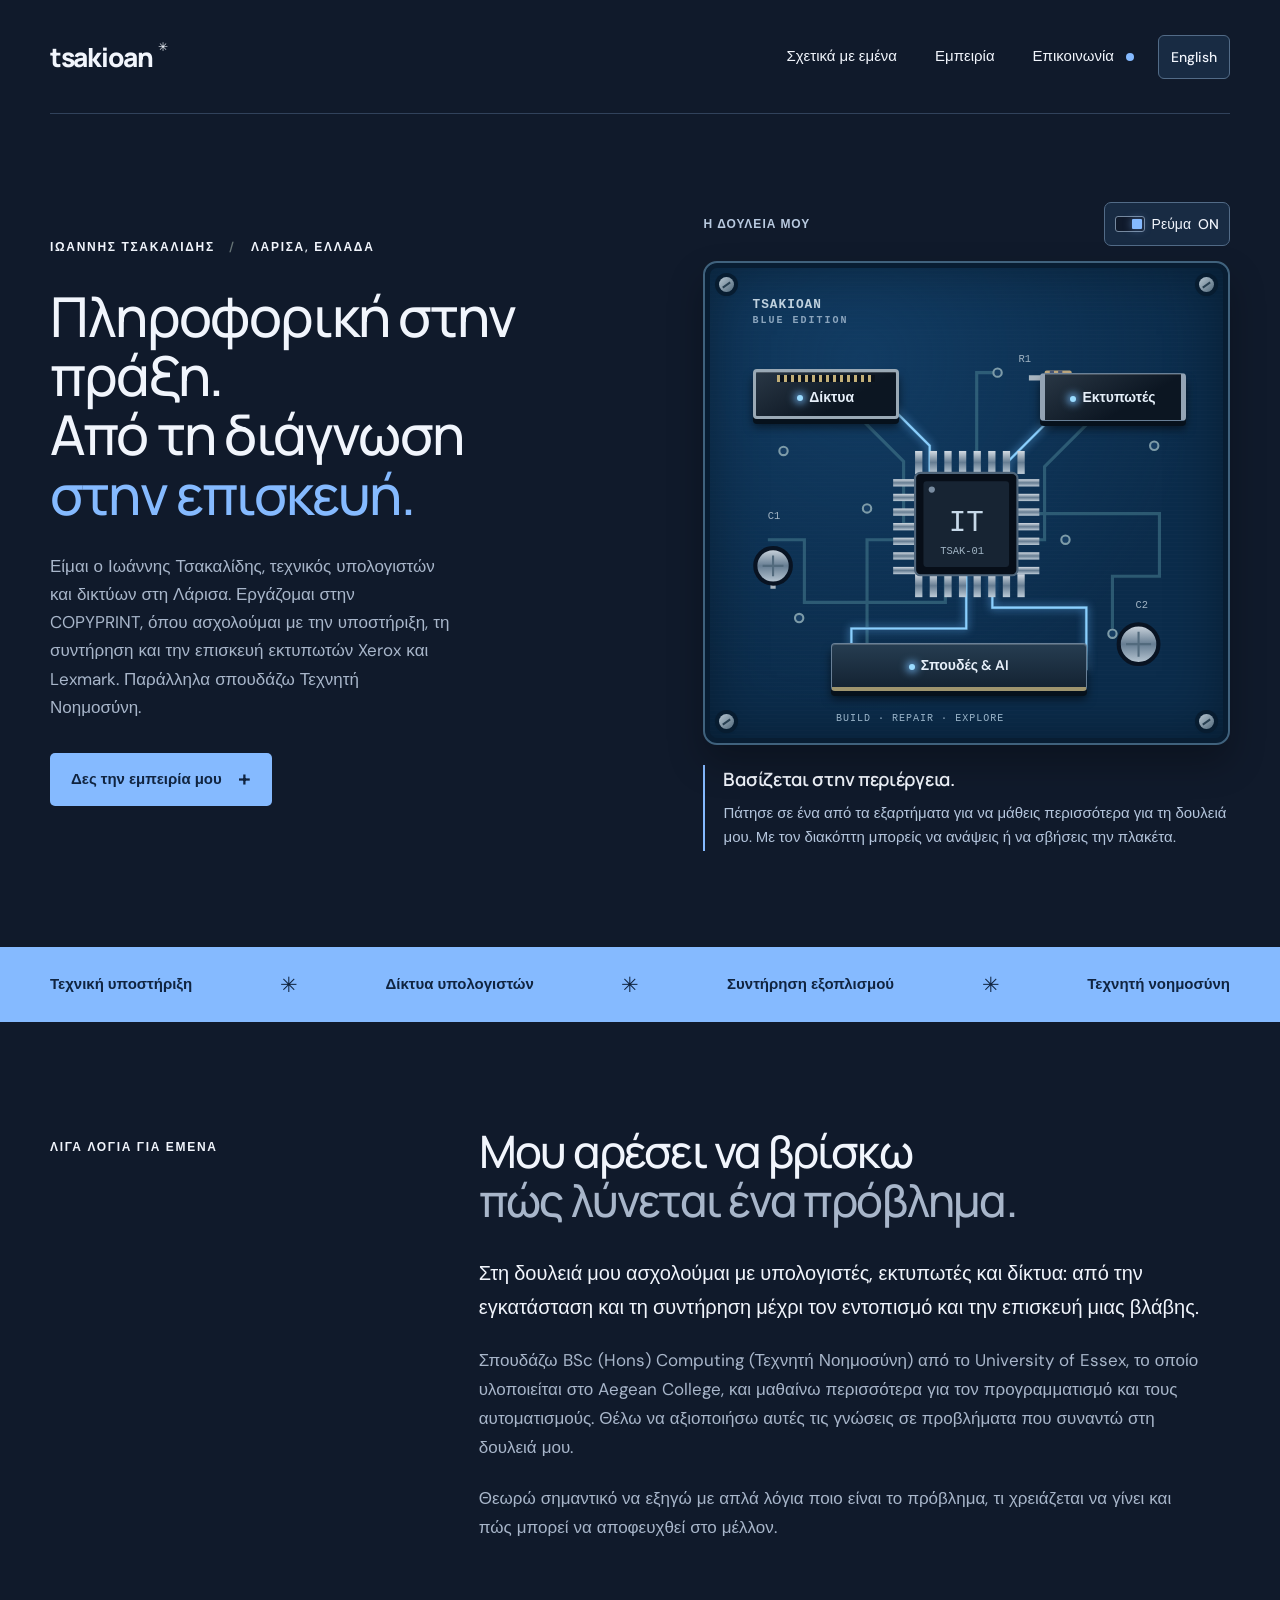
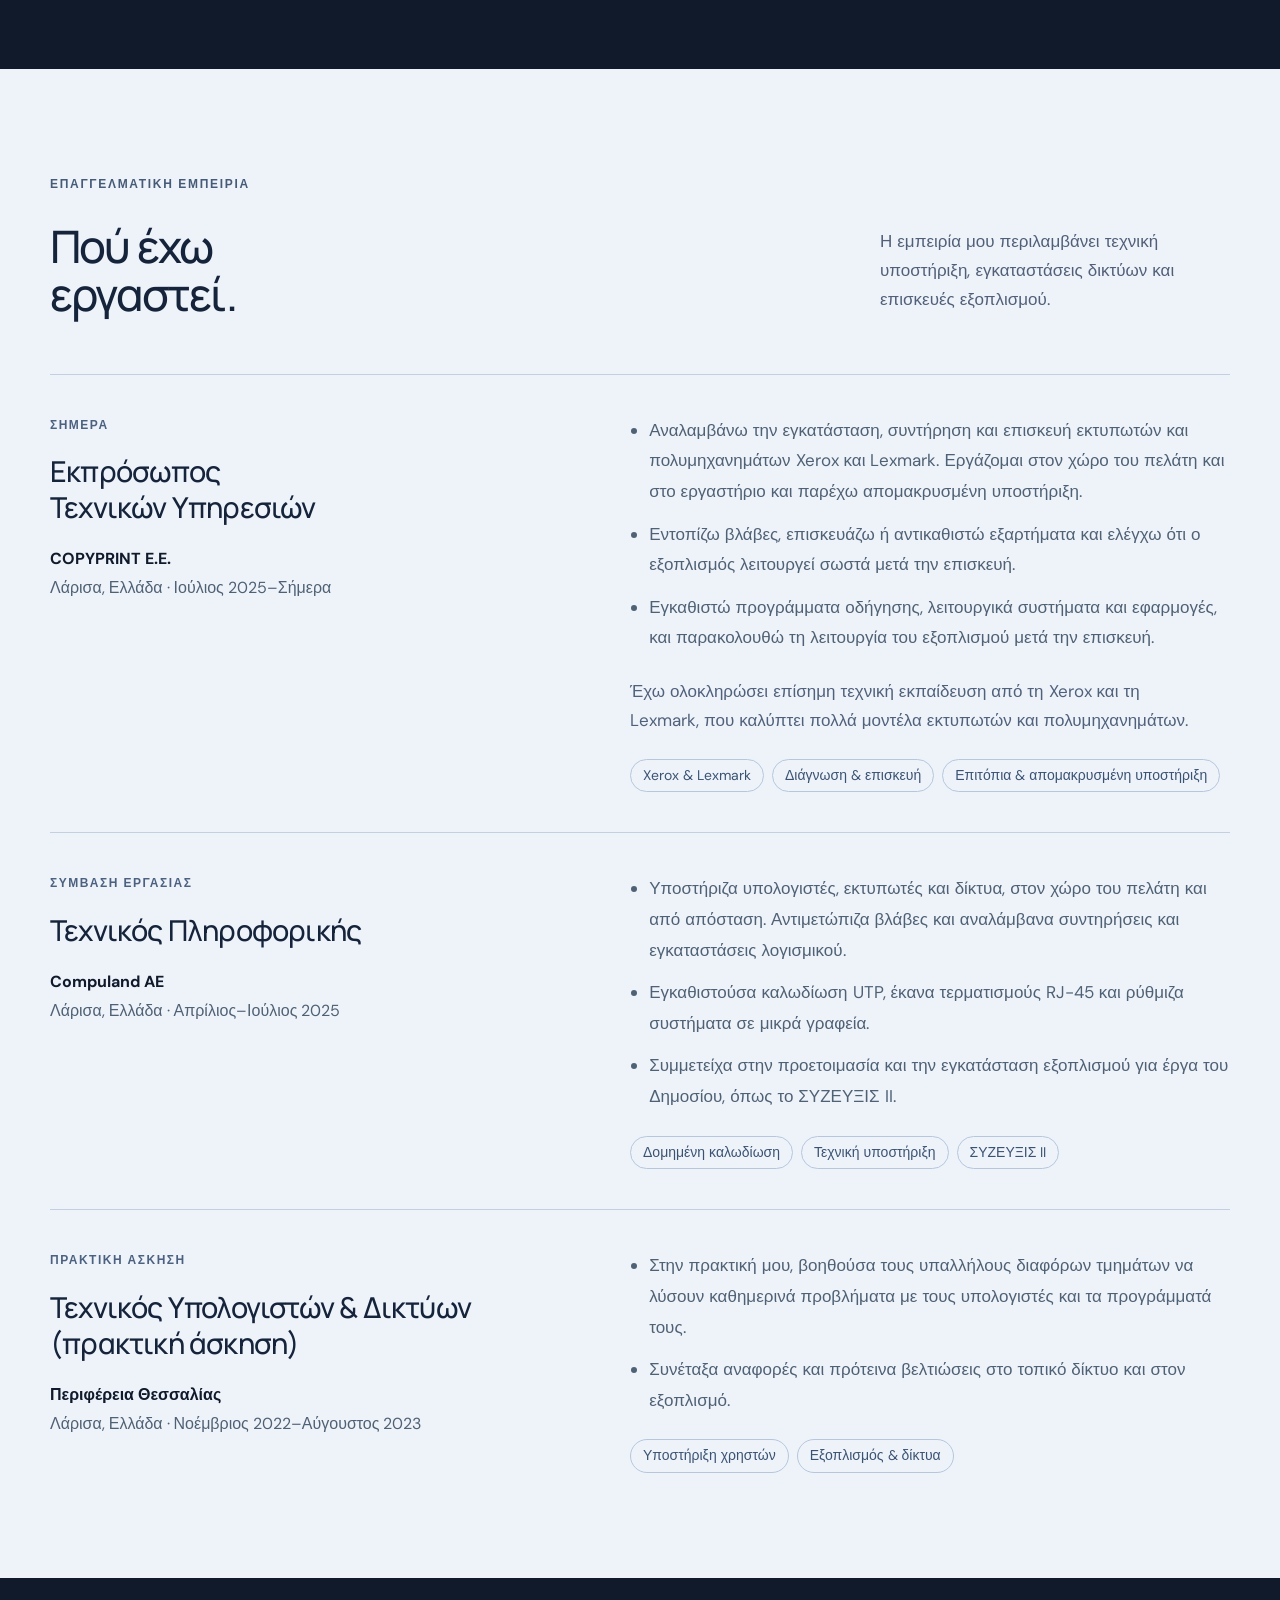
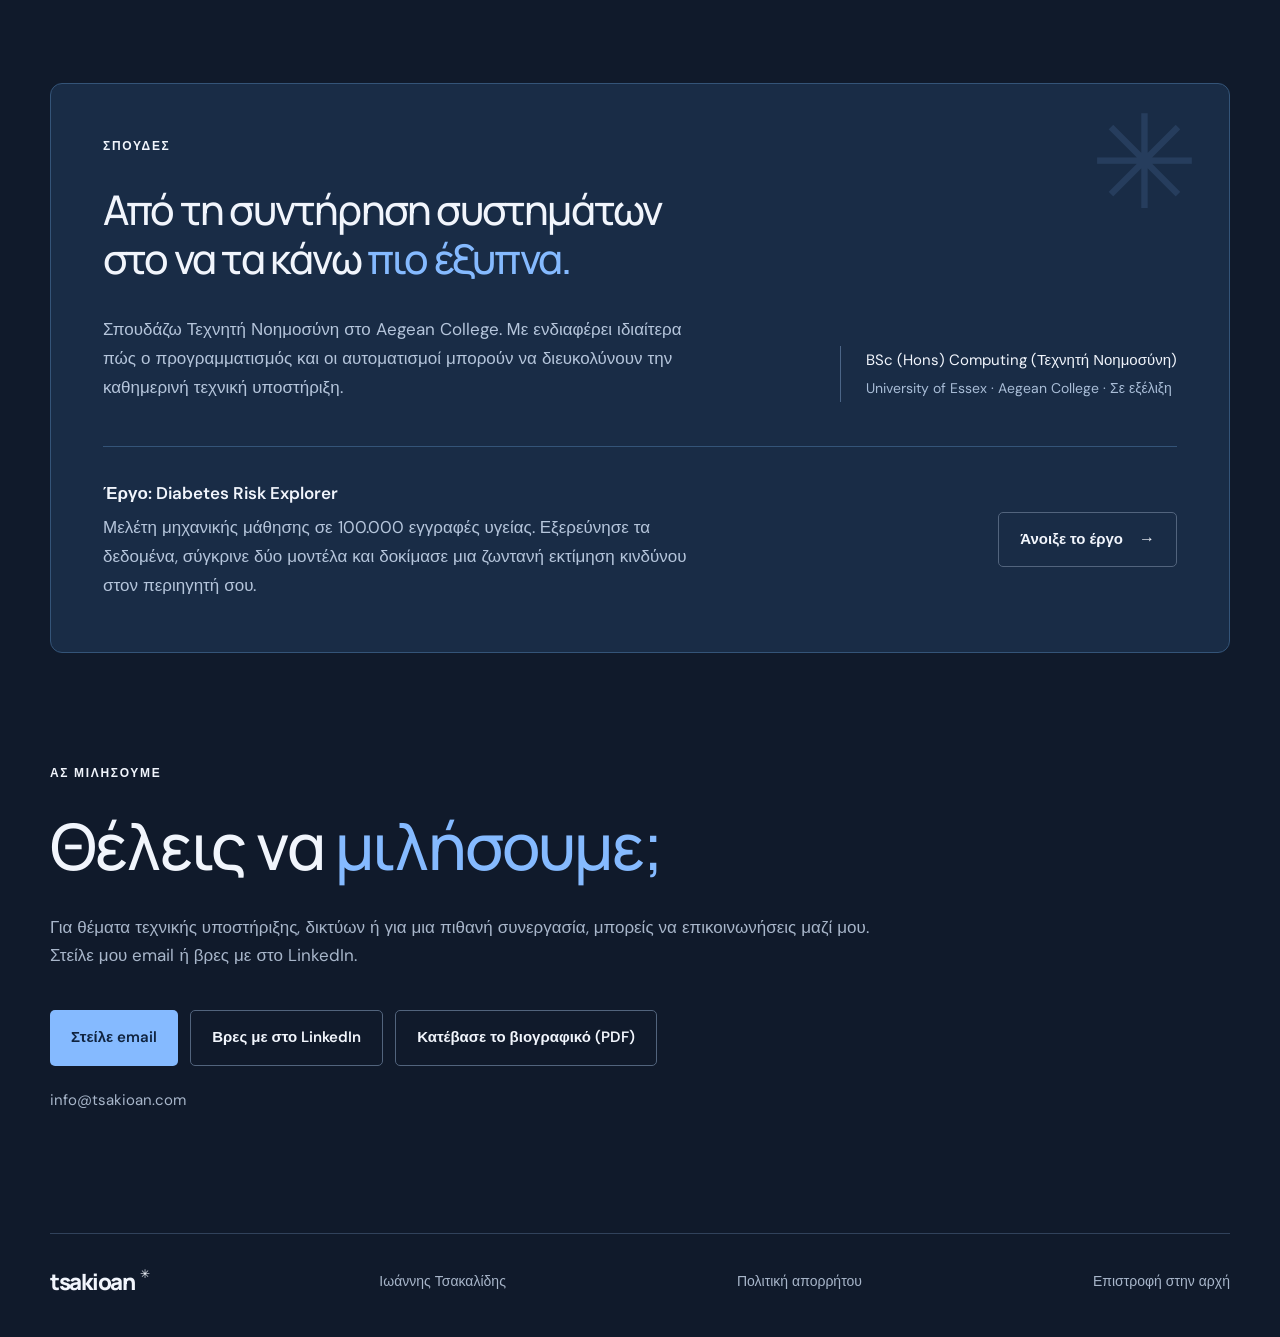
==== el/index.html @ 146c7b97 "Make the Greek pages read more naturally Homepage: removes the outdated note that the project page i" ====
<!doctype html>
<!-- Generated from index.html by tools/build-greek.mjs. Do not edit by hand. -->
<html lang="el">
  <head>
    <meta charset="utf-8" />
    <meta name="viewport" content="width=device-width, initial-scale=1" />
    <meta
      name="description"
      content="Ιωάννης Τσακαλίδης — τεχνικός υπολογιστών και δικτύων στη Λάρισα και φοιτητής Τεχνητής Νοημοσύνης. Εμπειρία σε τεχνική υποστήριξη, δίκτυα και υλικό."
    />
    <meta name="theme-color" content="#101a2b" />
    <title>Ιωάννης Τσακαλίδης · Πληροφορική &amp; Τεχνητή Νοημοσύνη</title>
    <link rel="canonical" href="https://tsakioan.com/el/" />
    <link rel="alternate" hreflang="en" href="https://tsakioan.com/" />
    <link rel="alternate" hreflang="el" href="https://tsakioan.com/el/" />
    <link rel="alternate" hreflang="x-default" href="https://tsakioan.com/" />
    <meta property="og:type" content="website" />
    <meta property="og:site_name" content="Tsakioan" />
    <meta property="og:title" content="Ιωάννης Τσακαλίδης · Πληροφορική &amp; Τεχνητή Νοημοσύνη" />
    <meta
      property="og:description"
      content="Τεχνικός υπολογιστών και δικτύων στη Λάρισα, φοιτητής Τεχνητής Νοημοσύνης. Τεχνική υποστήριξη, δίκτυα και επισκευή εκτυπωτών Xerox και Lexmark."
    />
    <meta property="og:url" content="https://tsakioan.com/el/" />
    <meta property="og:image" content="https://tsakioan.com/og-image-el.png" />
    <meta property="og:image:width" content="1200" />
    <meta property="og:image:height" content="630" />
    <meta
      property="og:image:alt"
      content="tsakioan — Πληροφορική στην πράξη. Από τη διάγνωση στην επισκευή. Ιωάννης Τσακαλίδης, Λάρισα."
    />
    <meta property="og:locale" content="el_GR" />
    <meta property="og:locale:alternate" content="en_US" />
    <meta name="twitter:card" content="summary_large_image" />
    <link rel="icon" href="../favicon.svg?v=20261124a" type="image/svg+xml" />
    <link rel="preload" href="../fonts/dmsans-latin.woff2" as="font" type="font/woff2" crossorigin />
    <link rel="preload" href="../fonts/manrope-latin.woff2" as="font" type="font/woff2" crossorigin />
    <link rel="stylesheet" href="../style.css?v=20261124a" />
    <script type="application/ld+json">
{
  "@context": "https://schema.org",
  "@type": "Person",
  "name": "Ιωάννης Τσακαλίδης",
  "alternateName": "Ioannis Tsakalidis",
  "url": "https://tsakioan.com/el/",
  "jobTitle": "Εκπρόσωπος Τεχνικών Υπηρεσιών",
  "worksFor": {
    "@type": "Organization",
    "name": "COPYPRINT E.E."
  },
  "address": {
    "@type": "PostalAddress",
    "addressLocality": "Λάρισα",
    "addressRegion": "Θεσσαλία",
    "addressCountry": "GR"
  },
  "knowsAbout": [
    "Τεχνική υποστήριξη",
    "δίκτυα υπολογιστών",
    "επισκευή εκτυπωτών",
    "Xerox",
    "Lexmark",
    "τεχνητή νοημοσύνη"
  ],
  "sameAs": [
    "https://www.linkedin.com/in/tsak/"
  ]
}
</script>
  </head>
  <body>
    <a class="skip" href="#main">Μετάβαση στο περιεχόμενο</a>
    <header class="site-header wrap">
      <a class="wordmark" href="#" aria-label="Tsakioan — Αρχική"
        >tsakioan<span aria-hidden="true">✳</span></a
      >
      <nav aria-label="Κύρια πλοήγηση">
        <a href="#about">Σχετικά με εμένα</a><a href="#experience">Εμπειρία</a
        ><a href="#contact">Επικοινωνία <span class="link-dot" aria-hidden="true"></span></a>
      </nav>
      <a class="language-toggle" href="../" hreflang="en" lang="en" aria-label="Switch to English">English</a>
    </header>
    <main id="main">
      <section class="hero wrap" aria-labelledby="hero-title">
        <div class="hero-copy">
          <p class="eyebrow">ΙΩΑΝΝΗΣ ΤΣΑΚΑΛΙΔΗΣ <span> / </span> ΛΑΡΙΣΑ, ΕΛΛΑΔΑ</p>
          <h1 id="hero-title">Πληροφορική στην πράξη.<br />Από τη διάγνωση<br /><em>στην επισκευή.</em></h1>
          <p class="hero-intro">
            Είμαι ο Ιωάννης Τσακαλίδης, τεχνικός υπολογιστών και δικτύων στη Λάρισα. Εργάζομαι στην COPYPRINT, όπου ασχολούμαι με την υποστήριξη, τη συντήρηση και την επισκευή εκτυπωτών Xerox και Lexmark. Παράλληλα σπουδάζω Τεχνητή Νοημοσύνη.
          </p>
          <a class="button" href="#experience"
            >Δες την εμπειρία μου <span aria-hidden="true">+</span></a
          >
        </div>
        <section class="pcb-module" aria-label="Διαδραστική πλακέτα">
          <div class="pcb-toolbar">
            <span>Η ΔΟΥΛΕΙΑ ΜΟΥ</span
            ><button
              class="pcb-power"
              type="button"
              role="switch"
              aria-checked="true"
              aria-label="Τροφοδοσία πλακέτας"
            >
              <span class="switch-track" aria-hidden="true"></span>Ρεύμα
              <span class="power-state">ON</span>
            </button>
          </div>
          <div class="pcb" data-powered="true">
            <span class="pcb-screw screw-tl" aria-hidden="true"></span
            ><span class="pcb-screw screw-tr" aria-hidden="true"></span
            ><span class="pcb-screw screw-bl" aria-hidden="true"></span
            ><span class="pcb-screw screw-br" aria-hidden="true"></span>
            <div class="pcb-brand" aria-hidden="true">TSAKIOAN <span>BLUE EDITION</span></div>
            <svg class="pcb-traces" viewBox="0 0 500 460" aria-hidden="true">
              <defs>
                <linearGradient id="metal" x2="0" y2="1">
                  <stop stop-color="#d3dbe3" />
                  <stop offset=".5" stop-color="#667d92" />
                  <stop offset="1" stop-color="#bdcbd7" />
                </linearGradient>
              </defs>
              <g class="trace-base" fill="none" stroke-width="3">
                <path
                  d="M80 125H165L215 175V205M105 145H145L190 190V250H210M415 125H355L290 190V210M400 150H370L325 195V265H290M250 290V350H140V380M275 290V330H365V390M230 290V325H95V265H60M290 240H435V300H390V350M210 265H155V400H230M260 210V105H280"
                />
              </g>
              <g class="trace-lit" fill="none" stroke-width="2">
                <path
                  d="M80 125H165L215 175V205M415 125H355L290 190V210M250 290V350H140V380M275 290V330H365V390"
                />
              </g>
              <g fill="#163d63" stroke="#7d9ba8" stroke-width="2">
                <circle cx="75" cy="180" r="4" />
                <circle cx="430" cy="175" r="4" />
                <circle cx="90" cy="340" r="4" />
                <circle cx="390" cy="355" r="4" />
                <circle cx="155" cy="235" r="4" />
                <circle cx="345" cy="265" r="4" />
                <circle cx="280" cy="105" r="4" />
                <circle cx="155" cy="400" r="4" />
              </g>
              <g fill="url(#metal)">
                <rect x="201" y="180" width="7" height="22" />
                <rect x="201" y="298" width="7" height="22" />
                <rect x="215" y="180" width="7" height="22" />
                <rect x="215" y="298" width="7" height="22" />
                <rect x="229" y="180" width="7" height="22" />
                <rect x="229" y="298" width="7" height="22" />
                <rect x="243" y="180" width="7" height="22" />
                <rect x="243" y="298" width="7" height="22" />
                <rect x="257" y="180" width="7" height="22" />
                <rect x="257" y="298" width="7" height="22" />
                <rect x="271" y="180" width="7" height="22" />
                <rect x="271" y="298" width="7" height="22" />
                <rect x="285" y="180" width="7" height="22" />
                <rect x="285" y="298" width="7" height="22" />
                <rect x="299" y="180" width="7" height="22" />
                <rect x="299" y="298" width="7" height="22" />
                <rect x="180" y="207" width="22" height="7" />
                <rect x="298" y="207" width="22" height="7" />
                <rect x="180" y="221" width="22" height="7" />
                <rect x="298" y="221" width="22" height="7" />
                <rect x="180" y="235" width="22" height="7" />
                <rect x="298" y="235" width="22" height="7" />
                <rect x="180" y="249" width="22" height="7" />
                <rect x="298" y="249" width="22" height="7" />
                <rect x="180" y="263" width="22" height="7" />
                <rect x="298" y="263" width="22" height="7" />
                <rect x="180" y="277" width="22" height="7" />
                <rect x="298" y="277" width="22" height="7" />
                <rect x="180" y="291" width="22" height="7" />
                <rect x="298" y="291" width="22" height="7" />
              </g>
              <rect
                x="201"
                y="201"
                width="98"
                height="98"
                rx="5"
                fill="#070e18"
                stroke="#4f657a"
                stroke-width="2"
              />
              <rect x="209" y="209" width="82" height="82" rx="3" fill="#172433" />
              <text
                x="250"
                y="257"
                fill="#c7d9e9"
                text-anchor="middle"
                font-size="28"
                font-family="monospace"
              >
                IT
              </text>
              <circle cx="217" cy="217" r="3" fill="#798ca0" />
              <g fill="#a1b4c4" font-family="monospace" font-size="10">
                <text x="225" y="279">TSAK-01</text>
                <text x="60" y="245">C1</text>
                <text x="412" y="330">C2</text>
                <text x="300" y="95">R1</text>
              </g>
              <g stroke="#a9b6c1" stroke-width="5"><path d="M310 110h55M65 275v37M415 345v35" /></g>
              <rect x="325" y="103" width="26" height="14" rx="2" fill="#bca77f" />
              <path d="M332 103v14M340 103v14" stroke="#495777" stroke-width="4" />
              <g fill="url(#metal)" stroke="#081322" stroke-width="4">
                <circle cx="65" cy="290" r="17" />
                <circle cx="415" cy="365" r="19" />
              </g>
              <g stroke="#526a7d" stroke-width="2">
                <path d="M55 290h20M65 280v20M403 365h24M415 353v24" />
              </g>
            </svg>
            <button class="pcb-part part-network" data-part="network" aria-pressed="false">
              <span class="port-pins" aria-hidden="true"></span
              ><span class="part-led" aria-hidden="true"></span>Δίκτυα
            </button>
            <button class="pcb-part part-hardware" data-part="hardware" aria-pressed="false">
              <span class="part-led" aria-hidden="true"></span>Εκτυπωτές<span
                class="chip-lines"
                aria-hidden="true"
              ></span>
            </button>
            <button class="pcb-part part-ai" data-part="ai" aria-pressed="false">
              <span class="part-led" aria-hidden="true"></span>Σπουδές &amp; AI
            </button>
            <span class="pcb-silkscreen" aria-hidden="true">BUILD · REPAIR · EXPLORE</span>
          </div>
          <div class="pcb-detail" aria-live="polite" aria-atomic="true">
            <h2>Βασίζεται στην περιέργεια.</h2>
            <p>
              Πάτησε σε ένα από τα εξαρτήματα για να μάθεις περισσότερα για τη δουλειά μου. Με τον διακόπτη μπορείς να ανάψεις ή να σβήσεις την πλακέτα.
            </p>
          </div>
          <div class="pcb-demo" hidden>
            <div class="demo-top">
              <span class="demo-label"></span
              ><span class="demo-number" aria-hidden="true">01 / 03</span>
            </div>
            <div class="demo-visual" aria-hidden="true">
              <div class="demo-network">
                <span class="net-node">PC</span><span class="net-wire"></span
                ><span class="net-node">LAN</span><span class="net-wire"></span
                ><span class="net-node">IP</span>
              </div>
              <div class="demo-printer">
                <div class="printer-body"><i></i><span class="printer-slot"></span></div>
                <div class="printer-page">
                  <b>TSAK / TEST</b><span></span><span></span><span></span><i></i>
                </div>
              </div>
            </div>
            <p class="demo-status" role="status" aria-live="polite" aria-atomic="true"></p>
            <button class="demo-run" type="button"></button>
            <p class="demo-note"></p>
            <a class="demo-print-link" href="print-test.html"></a>
          </div>
          <noscript
            ><p>
              Έχω εμπειρία σε δίκτυα και τεχνική υποστήριξη εξοπλισμού και σπουδάζω Τεχνητή Νοημοσύνη. Ενεργοποίησε τη JavaScript για να εξερευνήσεις την πλακέτα.
            </p></noscript
          >
        </section>
      </section>
      <div class="expertise-strip">
        <div class="wrap">
          <span>Τεχνική υποστήριξη</span><i aria-hidden="true">✳</i><span>Δίκτυα υπολογιστών</span
          ><i aria-hidden="true">✳</i><span>Συντήρηση εξοπλισμού</span><i aria-hidden="true">✳</i
          ><span>Τεχνητή νοημοσύνη</span>
        </div>
      </div>
      <section class="about wrap section" id="about" aria-labelledby="about-title">
        <p class="eyebrow section-label">ΛΙΓΑ ΛΟΓΙΑ ΓΙΑ ΕΜΕΝΑ</p>
        <div>
          <h2 id="about-title">
            Μου αρέσει να βρίσκω<br /><span class="muted">πώς λύνεται ένα πρόβλημα.</span>
          </h2>
          <p class="large-copy">
            Στη δουλειά μου ασχολούμαι με υπολογιστές, εκτυπωτές και δίκτυα: από την εγκατάσταση και τη συντήρηση μέχρι τον εντοπισμό και την επισκευή μιας βλάβης.
          </p>
          <p>
            Σπουδάζω BSc (Hons) Computing (Τεχνητή Νοημοσύνη) από το University of Essex, το οποίο υλοποιείται στο Aegean College, και μαθαίνω περισσότερα για τον προγραμματισμό και τους αυτοματισμούς. Θέλω να αξιοποιήσω αυτές τις γνώσεις σε προβλήματα που συναντώ στη δουλειά μου.
          </p>
          <p>
            Θεωρώ σημαντικό να εξηγώ με απλά λόγια ποιο είναι το πρόβλημα, τι χρειάζεται να γίνει και πώς μπορεί να αποφευχθεί στο μέλλον.
          </p>
        </div>
      </section>
      <section class="experience section" id="experience" aria-labelledby="experience-title">
        <div class="wrap">
          <div class="section-heading">
            <div>
              <p class="eyebrow">ΕΠΑΓΓΕΛΜΑΤΙΚΗ ΕΜΠΕΙΡΙΑ</p>
              <h2 id="experience-title">Πού έχω<br />εργαστεί.</h2>
            </div>
            <p>
              Η εμπειρία μου περιλαμβάνει τεχνική υποστήριξη, εγκαταστάσεις δικτύων και επισκευές εξοπλισμού.
            </p>
          </div>
          <div class="experience-list">
            <article>
              <div class="experience-title">
                <span class="category">ΣΗΜΕΡΑ</span>
                <h3>Εκπρόσωπος<br />Τεχνικών Υπηρεσιών</h3>
                <p>
                  <strong>COPYPRINT E.E.</strong><br /><span
                    >Λάρισα, Ελλάδα · Ιούλιος 2025–Σήμερα</span
                  >
                </p>
              </div>
              <div class="experience-detail">
                <ul class="role-duties">
                  <li>
                    Αναλαμβάνω την εγκατάσταση, συντήρηση και επισκευή εκτυπωτών και πολυμηχανημάτων Xerox και Lexmark. Εργάζομαι στον χώρο του πελάτη και στο εργαστήριο και παρέχω απομακρυσμένη υποστήριξη.
                  </li>
                  <li>
                    Εντοπίζω βλάβες, επισκευάζω ή αντικαθιστώ εξαρτήματα και ελέγχω ότι ο εξοπλισμός λειτουργεί σωστά μετά την επισκευή.
                  </li>
                  <li>
                    Εγκαθιστώ προγράμματα οδήγησης, λειτουργικά συστήματα και εφαρμογές, και παρακολουθώ τη λειτουργία του εξοπλισμού μετά την επισκευή.
                  </li>
                </ul>
                <p>
                  Έχω ολοκληρώσει επίσημη τεχνική εκπαίδευση από τη Xerox και τη Lexmark, που καλύπτει πολλά μοντέλα εκτυπωτών και πολυμηχανημάτων.
                </p>
                <ul class="tags" aria-label="Δεξιότητες τεχνικής υποστήριξης">
                  <li>Xerox & Lexmark</li>
                  <li>Διάγνωση &amp; επισκευή</li>
                  <li>Επιτόπια &amp; απομακρυσμένη υποστήριξη</li>
                </ul>
              </div>
            </article>
            <article>
              <div class="experience-title">
                <span class="category">ΣΥΜΒΑΣΗ ΕΡΓΑΣΙΑΣ</span>
                <h3>Τεχνικός Πληροφορικής</h3>
                <p>
                  <strong>Compuland AE</strong><br /><span>Λάρισα, Ελλάδα · Απρίλιος–Ιούλιος 2025</span>
                </p>
              </div>
              <div class="experience-detail">
                <ul class="role-duties">
                  <li>
                    Υποστήριζα υπολογιστές, εκτυπωτές και δίκτυα, στον χώρο του πελάτη και από απόσταση. Αντιμετώπιζα βλάβες και αναλάμβανα συντηρήσεις και εγκαταστάσεις λογισμικού.
                  </li>
                  <li>
                    Εγκαθιστούσα καλωδίωση UTP, έκανα τερματισμούς RJ-45 και ρύθμιζα συστήματα σε μικρά γραφεία.
                  </li>
                  <li>
                    Συμμετείχα στην προετοιμασία και την εγκατάσταση εξοπλισμού για έργα του Δημοσίου, όπως το ΣΥΖΕΥΞΙΣ II.
                  </li>
                </ul>
                <ul class="tags">
                  <li>Δομημένη καλωδίωση</li>
                  <li>Τεχνική υποστήριξη</li>
                  <li>ΣΥΖΕΥΞΙΣ II</li>
                </ul>
              </div>
            </article>
            <article>
              <div class="experience-title">
                <span class="category">ΠΡΑΚΤΙΚΗ ΑΣΚΗΣΗ</span>
                <h3>Τεχνικός Υπολογιστών &amp; Δικτύων (πρακτική άσκηση)</h3>
                <p>
                  <strong>Περιφέρεια Θεσσαλίας</strong><br /><span
                    >Λάρισα, Ελλάδα · Νοέμβριος 2022–Αύγουστος 2023</span
                  >
                </p>
              </div>
              <div class="experience-detail">
                <ul class="role-duties">
                  <li>
                    Στην πρακτική μου, βοηθούσα τους υπαλλήλους διαφόρων τμημάτων να λύσουν καθημερινά προβλήματα με τους υπολογιστές και τα προγράμματά τους.
                  </li>
                  <li>
                    Συνέταξα αναφορές και πρότεινα βελτιώσεις στο τοπικό δίκτυο και στον εξοπλισμό.
                  </li>
                </ul>
                <ul class="tags">
                  <li>Υποστήριξη χρηστών</li>
                  <li>Εξοπλισμός &amp; δίκτυα</li>
                </ul>
              </div>
            </article>
          </div>
        </div>
      </section>
      <section class="learning wrap section" aria-labelledby="learning-title">
        <div class="learning-card">
          <p class="eyebrow">ΣΠΟΥΔΕΣ</p>
          <h2 id="learning-title">
            Από τη συντήρηση συστημάτων<br />στο να τα κάνω <em>πιο έξυπνα.</em>
          </h2>
          <div class="learning-bottom">
            <p>
              Σπουδάζω Τεχνητή Νοημοσύνη στο Aegean College. Με ενδιαφέρει ιδιαίτερα πώς ο προγραμματισμός και οι αυτοματισμοί μπορούν να διευκολύνουν την καθημερινή τεχνική υποστήριξη.
            </p>
            <div class="study-note">
              <span>BSc (Hons) Computing (Τεχνητή Νοημοσύνη)</span
              ><span>University of Essex · Aegean College · Σε εξέλιξη</span>
            </div>
          </div>
          <div class="learning-project">
            <div>
              <p class="learning-project-title">Έργο: Diabetes Risk Explorer</p>
              <p>
                Μελέτη μηχανικής μάθησης σε 100.000 εγγραφές υγείας. Εξερεύνησε τα δεδομένα, σύγκρινε δύο μοντέλα και δοκίμασε μια ζωντανή εκτίμηση κινδύνου στον περιηγητή σου.
              </p>
            </div>
            <a class="button button-light" href="../projects/diabetes/el/"
              >Άνοιξε το έργο <span aria-hidden="true">→</span></a
            >
          </div>
        </div>
      </section>
      <section class="contact wrap section" id="contact" aria-labelledby="contact-title">
        <p class="eyebrow">ΑΣ ΜΙΛΗΣΟΥΜΕ</p>
        <h2 id="contact-title">Θέλεις να <em>μιλήσουμε;</em></h2>
        <div class="contact-bottom">
          <p>
            Για θέματα τεχνικής υποστήριξης, δικτύων ή για μια πιθανή συνεργασία, μπορείς να επικοινωνήσεις μαζί μου.<br />Στείλε μου email ή βρες με στο LinkedIn.
          </p>
          <div class="contact-actions">
            <a class="button" href="mailto:info@tsakioan.com">Στείλε email</a
            ><a
              class="button button-light"
              href="https://www.linkedin.com/in/tsak/"
              target="_blank"
              rel="noopener noreferrer"
              >Βρες με στο LinkedIn<span class="sr-only"> (ανοίγει σε νέα καρτέλα)</span></a
            ><a class="button button-light" href="../cv-el.pdf" download="Ioannis-Tsakalidis-CV.pdf"
              >Κατέβασε το βιογραφικό (PDF)</a
            >
          </div>
        </div>
        <p class="contact-address"><a href="mailto:info@tsakioan.com">info@tsakioan.com</a></p>
      </section>
    </main>
    <footer class="wrap">
      <a class="wordmark" href="#">tsakioan<span aria-hidden="true">✳</span></a
      ><span>Ιωάννης Τσακαλίδης</span><a href="privacy.html">Πολιτική απορρήτου</a
      ><a href="#main">Επιστροφή στην αρχή</a>
    </footer>
    <script src="../translations.js?v=20261124a" defer></script>
    <script src="../language.js?v=20261124a" defer></script>
    <script src="../board.js?v=20261124a" defer></script>
  </body>
</html>
---- style.css ----
@font-face {
  font-family: "DM Sans";
  font-style: normal;
  font-weight: 400 700;
  font-display: swap;
  src: url(fonts/dmsans-latin-ext.woff2) format("woff2");
  unicode-range: U+0100-02BA, U+02BD-02C5, U+02C7-02CC, U+02CE-02D7, U+02DD-02FF, U+0304, U+0308,
    U+0329, U+1D00-1DBF, U+1E00-1E9F, U+1EF2-1EFF, U+2020, U+20A0-20AB, U+20AD-20C4, U+2113,
    U+2C60-2C7F, U+A720-A7FF;
}
@font-face {
  font-family: "DM Sans";
  font-style: normal;
  font-weight: 400 700;
  font-display: swap;
  src: url(fonts/dmsans-latin.woff2) format("woff2");
  unicode-range: U+0000-00FF, U+0131, U+0152-0153, U+02BB-02BC, U+02C6, U+02DA, U+02DC, U+0304,
    U+0308, U+0329, U+2000-206F, U+20AC, U+2122, U+2191, U+2193, U+2212, U+2215, U+FEFF, U+FFFD;
}
@font-face {
  font-family: "Manrope";
  font-style: normal;
  font-weight: 400 800;
  font-display: swap;
  src: url(fonts/manrope-greek.woff2) format("woff2");
  unicode-range: U+0370-0377, U+037A-037F, U+0384-038A, U+038C, U+038E-03A1, U+03A3-03FF;
}
@font-face {
  font-family: "Manrope";
  font-style: normal;
  font-weight: 400 800;
  font-display: swap;
  src: url(fonts/manrope-latin-ext.woff2) format("woff2");
  unicode-range: U+0100-02BA, U+02BD-02C5, U+02C7-02CC, U+02CE-02D7, U+02DD-02FF, U+0304, U+0308,
    U+0329, U+1D00-1DBF, U+1E00-1E9F, U+1EF2-1EFF, U+2020, U+20A0-20AB, U+20AD-20C4, U+2113,
    U+2C60-2C7F, U+A720-A7FF;
}
@font-face {
  font-family: "Manrope";
  font-style: normal;
  font-weight: 400 800;
  font-display: swap;
  src: url(fonts/manrope-latin.woff2) format("woff2");
  unicode-range: U+0000-00FF, U+0131, U+0152-0153, U+02BB-02BC, U+02C6, U+02DA, U+02DC, U+0304,
    U+0308, U+0329, U+2000-206F, U+20AC, U+2122, U+2191, U+2193, U+2212, U+2215, U+FEFF, U+FFFD;
}
:root {
  --bg: #101a2b;
  --ink: #f1f5fc;
  --muted: #a8b6ca;
  --accent: #85baff;
  --line: #31425b;
  --font: "DM Sans", sans-serif;
  --display: "Manrope", sans-serif;
  color-scheme: dark;
}
* {
  box-sizing: border-box;
}
html {
  scroll-behavior: smooth;
  scroll-padding-top: 30px;
}
body {
  margin: 0;
  background: var(--bg);
  color: var(--ink);
  font: 400 1.0625rem/1.7 var(--font);
  -webkit-font-smoothing: antialiased;
}
a {
  color: inherit;
  text-decoration: none;
}
a:focus-visible {
  outline: 3px solid var(--accent);
  outline-offset: 7px;
}
a:hover {
  color: var(--accent);
}
::selection {
  background: var(--accent);
  color: var(--bg);
}
.wrap {
  width: min(1220px, calc(100% - 100px));
  margin: auto;
}
.site-header {
  display: flex;
  justify-content: space-between;
  align-items: center;
  min-height: 114px;
  border-bottom: 1px solid var(--line);
}
.wordmark {
  font: 800 1.65rem var(--display);
  letter-spacing: -1.3px;
}
.wordmark span {
  font: 400 0.75rem var(--font);
  vertical-align: top;
  margin-left: 5px;
}
nav {
  display: flex;
  gap: 38px;
  font-size: 0.9375rem;
}
nav a {
  display: flex;
  align-items: center;
  gap: 12px;
}
.link-dot {
  height: 8px;
  width: 8px;
  background: var(--accent);
  border-radius: 100%;
}
.hero {
  display: grid;
  grid-template-columns: 1.15fr 1fr;
  gap: 60px;
  align-items: center;
  padding-top: 88px;
  padding-bottom: 96px;
}
.eyebrow {
  font-size: 0.75rem;
  letter-spacing: 1.7px;
  font-weight: 600;
  margin: 0 0 28px;
}
.eyebrow span {
  color: #657375;
  margin: 0 10px;
}
h1,
h2,
h3,
p {
  margin-top: 0;
}
h1,
h2,
h3 {
  font-family: var(--display);
  font-weight: 500;
  line-height: 1.08;
  letter-spacing: -2.7px;
}
h1 {
  font-size: clamp(3.4rem, 5.4vw, 5.25rem);
  margin-bottom: 28px;
}
em {
  font-style: normal;
  color: var(--accent);
}
.hero-intro {
  color: var(--muted);
  font-size: 1.0625rem;
  line-height: 1.65;
  max-width: 400px;
  margin-bottom: 32px;
}
.button {
  display: inline-flex;
  align-items: center;
  justify-content: space-between;
  gap: 35px;
  background: var(--accent);
  color: #102440;
  border-radius: 5px;
  padding: 14px 21px;
  font-size: 0.9375rem;
  font-weight: 600;
  transition:
    background 0.2s,
    transform 0.2s;
}
.button:hover {
  background: #b3d5ff;
  color: #102440;
  transform: translateY(-2px);
}
.button > span:not(.sr-only) {
  font-size: 1.4rem;
  line-height: 1;
}
.system-art {
  background: #15243a;
  border: 1px solid #314766;
  border-radius: 16px;
  padding: 24px 20px 20px;
  transform: rotate(2deg);
  overflow: hidden;
}
.system-art svg {
  width: 100%;
  display: block;
}
.art-label,
.art-bottom {
  font-family: monospace;
  letter-spacing: 1px;
  font-size: 0.6875rem;
  color: #b8c9df;
}
.art-label {
  padding-left: 8px;
}
.art-bottom {
  display: flex;
  justify-content: space-between;
  border-top: 1px solid #354e70;
  padding-top: 16px;
}
.expertise-strip {
  background: var(--accent);
  color: #102440;
  padding: 20px 0;
}
.expertise-strip .wrap {
  display: flex;
  align-items: center;
  justify-content: space-between;
  gap: 22px;
  font-size: 0.9375rem;
  font-weight: 550;
}
.expertise-strip i {
  font-size: 1.3rem;
  font-style: normal;
}
.section {
  padding-top: 105px;
  padding-bottom: 105px;
}
.about {
  display: grid;
  grid-template-columns: 0.65fr 1.4fr;
  gap: 80px;
}
.section-label {
  padding-top: 9px;
  max-width: 200px;
  line-height: 1.9;
}
h2 {
  font-size: clamp(2.25rem, 3.5vw, 3.5rem);
  margin-bottom: 32px;
  letter-spacing: -1.8px;
}
.muted {
  color: var(--muted);
}
.about p:not(.eyebrow) {
  max-width: 730px;
  color: var(--muted);
  margin-bottom: 22px;
}
.about .large-copy {
  font-size: 1.25rem;
  color: var(--ink) !important;
}
.experience {
  background: #eef3fa;
  color: #15243b;
}
.section-heading {
  display: flex;
  justify-content: space-between;
  align-items: flex-end;
  gap: 70px;
  margin-bottom: 55px;
}
.section-heading h2 {
  margin-bottom: 0;
}
.section-heading > p {
  max-width: 350px;
  color: #516078;
  margin-bottom: 5px;
}
.experience .eyebrow {
  color: #465b77;
}
.experience-list article {
  display: grid;
  grid-template-columns: 1fr 1.2fr;
  gap: 80px;
  padding: 40px 0;
  border-top: 1px solid #c4cfdf;
}
.experience-list article:last-child {
  padding-bottom: 0;
}
.category {
  display: block;
  font-size: 0.75rem;
  font-weight: 650;
  letter-spacing: 1.5px;
  color: #4c6180;
  margin-bottom: 18px;
}
h3 {
  font-size: 1.8rem;
  letter-spacing: -0.8px;
  line-height: 1.25;
  margin-bottom: 0;
}
.experience-detail p {
  color: #50617b;
  max-width: 580px;
}
.tags {
  display: flex;
  gap: 8px;
  flex-wrap: wrap;
  padding: 0;
  margin: 24px 0 0;
  list-style: none;
}
.tags li {
  font-size: 0.875rem;
  padding: 4px 12px;
  border: 1px solid #b6c7dd;
  border-radius: 30px;
  color: #3b5373;
}
.learning {
  padding-bottom: 0;
}
.learning-card {
  padding: 52px;
  background: #192c46;
  border: 1px solid #345478;
  border-radius: 12px;
  position: relative;
  overflow: hidden;
}
.learning-card:after {
  content: "✳";
  position: absolute;
  right: 30px;
  top: 15px;
  font-size: 130px;
  color: #85baff;
  opacity: 0.12;
  line-height: 1;
  pointer-events: none;
}
.learning-card h2 {
  font-size: clamp(2rem, 3.2vw, 3rem);
  max-width: 820px;
  line-height: 1.2;
}
.learning-bottom {
  display: flex;
  justify-content: space-between;
  gap: 60px;
  align-items: flex-end;
}
.learning-bottom p {
  max-width: 590px;
  color: #b5c5db;
  margin: 0;
}
.study-note {
  min-width: 230px;
  border-left: 1px solid #4b6587;
  padding-left: 25px;
  font-size: 0.9375rem;
  line-height: 1.9;
}
.study-note span {
  display: block;
}
.study-note span + span {
  font-size: 0.875rem;
  color: #a9bdd7;
}
.learning-project {
  display: flex;
  justify-content: space-between;
  align-items: center;
  gap: 40px;
  margin-top: 44px;
  padding-top: 32px;
  border-top: 1px solid #345478;
}
.learning-project p {
  max-width: 590px;
  color: #b5c5db;
  margin: 0;
}
.learning-project .learning-project-title {
  color: var(--ink);
  font-weight: 600;
  margin-bottom: 6px;
}
.learning-project .button {
  flex-shrink: 0;
}
.contact {
  padding-top: 110px;
}
.contact h2 {
  font-size: clamp(2.4rem, 5vw, 4.3rem);
}
.contact-bottom {
  display: flex;
  justify-content: space-between;
  align-items: center;
  gap: 40px;
}
.contact-bottom p {
  color: var(--muted);
  margin: 0;
}
.button-light {
  background: transparent;
  color: var(--ink);
  border: 1px solid #52647d;
}
.button-light:hover {
  background: transparent;
  border-color: var(--accent);
  color: var(--accent);
  transform: none;
}
.button-light > span:not(.sr-only) {
  font-size: 1rem;
  font-weight: 800;
}
footer {
  display: flex;
  align-items: center;
  justify-content: space-between;
  border-top: 1px solid var(--line);
  padding: 32px 0 40px;
  font-size: 0.875rem;
  color: var(--muted);
}
footer .wordmark {
  color: var(--ink);
  font-size: 1.4rem;
}
.skip {
  position: absolute;
  left: 10px;
  top: -90px;
  padding: 12px;
  background: var(--accent);
  color: #111;
  z-index: 5;
}
.skip:focus {
  top: 10px;
}
.sr-only {
  position: absolute;
  width: 1px;
  height: 1px;
  padding: 0;
  margin: -1px;
  overflow: hidden;
  clip: rect(0, 0, 0, 0);
  white-space: nowrap;
  border: 0;
}
@media (min-width: 1500px) {
  .hero {
    padding-top: 105px;
    padding-bottom: 115px;
  }
}
@media (max-width: 1000px) {
  .wrap {
    width: calc(100% - 64px);
  }
  .hero {
    gap: 30px;
  }
  .hero h1 {
    font-size: 3.6rem;
  }
  .system-art {
    padding: 18px 12px;
  }
  .art-label,
  .art-bottom {
    font-size: 0.6rem;
  }
  .about {
    gap: 40px;
    grid-template-columns: 0.6fr 1.4fr;
  }
  .expertise-strip .wrap {
    gap: 14px;
    font-size: 0.8rem;
  }
  .experience-list article {
    gap: 40px;
  }
  .learning-card {
    padding: 35px;
  }
  .learning-bottom {
    gap: 30px;
  }
  .study-note {
    min-width: 205px;
  }
}
@media (max-width: 720px) {
  .wrap {
    width: calc(100% - 40px);
  }
  .learning-project {
    flex-direction: column;
    align-items: flex-start;
    gap: 24px;
  }
  .site-header {
    min-height: 85px;
  }
  .wordmark {
    font-size: 1.45rem;
  }
  nav {
    gap: 18px;
    font-size: 0.875rem;
  }
  nav a:last-child {
    display: none;
  }
  .hero {
    grid-template-columns: 1fr;
    padding-top: 55px;
    padding-bottom: 55px;
    gap: 48px;
  }
  .hero h1 {
    font-size: clamp(3.1rem, 11vw, 4.4rem);
    letter-spacing: -2.3px;
  }
  .hero .eyebrow {
    font-size: 0.625rem;
    letter-spacing: 1.2px;
  }
  .hero-intro {
    max-width: 390px;
  }
  .system-art {
    width: min(100% - 10px, 430px);
    margin: auto;
    padding: 22px 18px;
  }
  .art-label,
  .art-bottom {
    font-size: 0.625rem;
  }
  .expertise-strip .wrap {
    display: grid;
    grid-template-columns: 1fr 1fr;
    gap: 8px 20px;
    font-size: 0.8125rem;
  }
  .expertise-strip i {
    display: none;
  }
  .section {
    padding-top: 65px;
    padding-bottom: 65px;
  }
  .about {
    grid-template-columns: 1fr;
    gap: 20px;
  }
  .section-label {
    max-width: none;
    margin-bottom: 0;
  }
  .about .large-copy {
    font-size: 1.125rem;
  }
  h2 {
    letter-spacing: -1.3px;
  }
  .section-heading {
    display: block;
    margin-bottom: 35px;
  }
  .section-heading > p {
    margin-top: 24px;
    max-width: none;
  }
  .experience-list article {
    grid-template-columns: 1fr;
    gap: 24px;
    padding: 30px 0;
  }
  h3 {
    font-size: 1.6rem;
  }
  .learning {
    padding-bottom: 0;
  }
  .learning-card {
    padding: 28px 23px;
  }
  .learning-bottom {
    display: block;
  }
  .study-note {
    margin-top: 30px;
  }
  .learning-card h2 {
    font-size: 2rem;
  }
  .contact-bottom {
    display: block;
  }
  .contact-bottom .button {
    margin-top: 28px;
  }
  footer {
    flex-wrap: wrap;
    gap: 20px;
  }
  footer > span {
    display: none;
  }
  .eyebrow {
    font-size: 0.6875rem;
  }
}
@media (prefers-reduced-motion: reduce) {
  html {
    scroll-behavior: auto;
  }
  .button {
    transition: none;
  }
}

/* Keep illustration labels at a readable size instead of scaling them with the SVG. */
.mobile-art-labels {
  display: none;
}
@media (max-width: 720px) {
  .system-art {
    transform: none;
  }
  .system-art .diagram-labels {
    display: none;
  }
  .mobile-art-labels {
    display: flex;
    flex-wrap: wrap;
    gap: 8px;
    margin: 0 0 20px;
  }
  .mobile-art-labels span {
    font-size: 0.875rem;
    line-height: 1.5;
    color: #f1f5fc;
    background: #172b46;
    border: 1px solid #4a668b;
    border-radius: 8px;
    padding: 6px 10px;
  }
  .art-label,
  .art-bottom {
    font-size: 0.875rem;
    letter-spacing: 0.4px;
    line-height: 1.6;
    color: #d1dff2;
  }
  .art-label {
    padding-left: 0;
  }
  .art-bottom {
    gap: 12px;
    flex-wrap: wrap;
  }
}

@media (min-width: 721px) {
  .art-label,
  .art-bottom {
    font-size: 0.875rem;
    letter-spacing: 0.4px;
    line-height: 1.6;
    color: #d1dff2;
  }
  .art-bottom {
    gap: 12px;
    flex-wrap: wrap;
  }
}
/* Interactive blue PCB */
.pcb-module {
  min-width: 0;
}
.pcb-toolbar {
  display: flex;
  justify-content: space-between;
  align-items: center;
  gap: 12px;
  margin-bottom: 15px;
  font: 600 0.75rem var(--font);
  letter-spacing: 1px;
  color: #b8c9df;
}
.pcb-power {
  display: flex;
  align-items: center;
  gap: 7px;
  background: #182b43;
  border: 1px solid #526b87;
  border-radius: 7px;
  color: #f1f5fc;
  padding: 10px;
  font: 500 0.875rem var(--font);
  min-height: 44px;
  cursor: pointer;
}
.switch-track {
  width: 30px;
  height: 16px;
  background: #101a2b;
  border: 1px solid #76899f;
  border-radius: 3px;
  position: relative;
}
.switch-track:after {
  content: "";
  position: absolute;
  left: 2px;
  top: 2px;
  width: 10px;
  height: 10px;
  border-radius: 1px;
  background: #748398;
  transition:
    transform 0.25s,
    background 0.25s;
}
.pcb-power[aria-checked="true"] .switch-track:after {
  transform: translateX(14px);
  background: #85baff;
  box-shadow: 0 0 8px #85baff80;
}
.pcb {
  position: relative;
  aspect-ratio: 500/460;
  background: radial-gradient(ellipse at 30% 20%, #16477490, transparent 65%),
    repeating-linear-gradient(0deg, #ffffff03 0 1px, transparent 1px 4px), #0b2c4b;
  border: 2px solid #40627d;
  border-radius: 14px;
  box-shadow:
    inset 0 0 0 5px #081d32,
    inset 0 0 60px #0006,
    0 18px 35px #0004;
  isolation: isolate;
}
.pcb-traces {
  position: absolute;
  inset: 0;
  width: 100%;
  height: 100%;
}
.trace-base {
  stroke: #487f91;
  opacity: 0.55;
}
.trace-lit {
  stroke: #8bcfff;
  filter: drop-shadow(0 0 4px #6bb9ff);
  stroke-dasharray: 700;
  animation: trace-start 1.1s ease-out both;
  transition: opacity 0.3s;
}
.pcb[data-powered="false"] .trace-lit {
  opacity: 0;
  animation: none;
}
.pcb-brand {
  position: absolute;
  left: 9%;
  top: 7%;
  color: #bfd1de;
  font: 600 0.8rem monospace;
  letter-spacing: 1px;
}
.pcb-brand span {
  display: block;
  font-size: 0.625rem;
  letter-spacing: 2px;
  color: #8ba5bd;
  margin-top: 3px;
}
.pcb-screw {
  position: absolute;
  width: 15px;
  height: 15px;
  border-radius: 50%;
  background: linear-gradient(135deg, #b7c6d1, #526a7c);
  box-shadow:
    0 0 0 4px #071c30,
    0 1px 4px #000;
}
.pcb-screw:after {
  content: "";
  position: absolute;
  left: 3px;
  right: 3px;
  top: 7px;
  height: 2px;
  background: #273f51;
  transform: rotate(-35deg);
}
.screw-tl {
  left: 14px;
  top: 14px;
}
.screw-tr {
  right: 14px;
  top: 14px;
}
.screw-bl {
  left: 14px;
  bottom: 14px;
}
.screw-br {
  right: 14px;
  bottom: 14px;
}
.pcb-part {
  position: absolute;
  z-index: 1;
  color: #e6eff9;
  font: 600 0.875rem var(--font);
  cursor: pointer;
  min-height: 48px;
  border-radius: 4px;
  border: 1px solid #698097;
  background: linear-gradient(150deg, #293745, #0c1622 65%);
  box-shadow:
    0 5px 0 #06111c,
    0 8px 10px #0008,
    inset 0 1px 0 #ffffff30;
  transition:
    box-shadow 0.2s,
    border-color 0.2s;
  padding: 10px 8px;
}
.pcb-part:hover:not(:disabled),
.pcb-part[aria-pressed="true"] {
  border-color: #a4d7ff;
  box-shadow:
    0 5px 0 #06111c,
    0 0 18px #73b9ff60;
}
.pcb-part:focus-visible,
.pcb-power:focus-visible {
  outline: 3px solid #c2e4ff;
  outline-offset: 5px;
}
.part-network {
  left: 9%;
  top: 22%;
  width: 28%;
  border: 3px solid #9aa9b5;
  padding-top: 16px;
}
.port-pins {
  position: absolute;
  top: 3px;
  left: 15%;
  right: 15%;
  height: 7px;
  background: repeating-linear-gradient(90deg, #c2af78 0 3px, #0b121b 3px 7px);
}
.part-hardware {
  right: 8%;
  top: 23%;
  width: 28%;
  border-left: 5px solid #93a3b4;
  border-right: 5px solid #93a3b4;
}
.part-ai {
  left: 24%;
  bottom: 11%;
  width: 49%;
  background: linear-gradient(#263d51, #142333);
  border-bottom: 4px solid #9f956f;
}
.part-led {
  display: inline-block;
  width: 6px;
  height: 6px;
  margin-right: 6px;
  vertical-align: middle;
  border-radius: 50%;
  background: #9adcff;
  box-shadow: 0 0 8px 2px #77bfff;
  transition:
    background 0.3s,
    box-shadow 0.3s;
}
.pcb[data-powered="false"] .part-led {
  background: #546477;
  box-shadow: none;
}
.pcb-part:disabled {
  cursor: default;
  color: #91a3b5;
}
.pcb-silkscreen {
  position: absolute;
  bottom: 4%;
  left: 25%;
  font: 0.625rem monospace;
  letter-spacing: 1px;
  color: #9bb5ca;
}
.pcb-detail {
  margin-top: 20px;
  border-left: 2px solid #85baff;
  padding: 2px 0 2px 18px;
  min-height: 140px;
}
.pcb-detail h2 {
  font: 600 1.15rem/1.4 var(--display);
  letter-spacing: -0.3px;
  margin: 0 0 8px;
}
.pcb-detail p {
  font-size: 0.9375rem;
  line-height: 1.6;
  color: #b4c5dc;
  margin: 0;
}
.hero {
  gap: 48px;
}
@keyframes trace-start {
  from {
    stroke-dashoffset: 700;
  }
  to {
    stroke-dashoffset: 0;
  }
}
@media (min-width: 721px) and (max-width: 1000px) {
  .hero {
    grid-template-columns: 1fr 1fr;
    gap: 28px;
  }
  .pcb-part {
    font-size: 0.75rem;
    padding-left: 3px;
    padding-right: 3px;
  }
  .pcb-toolbar {
    flex-wrap: wrap;
  }
  .pcb-brand {
    font-size: 0.6875rem;
  }
  .pcb-detail {
    min-height: 180px;
  }
}
@media (max-width: 720px) {
  .pcb-module {
    width: min(100%, 460px);
    margin: auto;
  }
  .pcb-detail {
    min-height: 155px;
  }
  .pcb-toolbar {
    font-size: 0.6875rem;
    letter-spacing: 0.5px;
  }
}
@media (max-width: 360px) {
  .pcb-part {
    font-size: 0.75rem;
  }
  .pcb-brand {
    font-size: 0.6875rem;
  }
  .pcb-silkscreen {
    font-size: 0.5rem;
    left: 22%;
  }
}
@media (prefers-reduced-motion: reduce) {
  .trace-lit {
    animation: none;
  }
  .pcb-part,
  .part-led,
  .switch-track:after {
    transition: none;
  }
}
@media (max-width: 720px) {
  .pcb-brand {
    left: 12%;
    top: 8%;
  }
  .part-network {
    left: 5%;
    width: 34%;
  }
  .part-hardware {
    right: 5%;
    width: 34%;
  }
  .pcb-part {
    font-size: 0.875rem;
    padding-left: 4px;
    padding-right: 4px;
  }
  .part-ai {
    left: 22%;
    width: 56%;
  }
}
.language-toggle {
  display: inline-flex;
  align-items: center;
  background: #182b43;
  border: 1px solid #526b87;
  color: #f1f5fc;
  border-radius: 6px;
  padding: 10px 12px;
  min-height: 44px;
  font: 500 0.875rem var(--font);
  cursor: pointer;
  margin-left: 24px;
}
.language-toggle[hidden] {
  display: none;
}
.language-toggle:focus-visible {
  outline: 3px solid #85baff;
  outline-offset: 4px;
}
.site-header nav {
  margin-left: auto;
}
.contact-actions {
  display: flex;
  gap: 12px;
  flex-wrap: wrap;
  flex-shrink: 0;
}
.contact-address {
  margin-top: 22px;
  font-size: 0.9375rem;
  color: var(--muted);
  overflow-wrap: anywhere;
}
html[lang="el"] h1 {
  font-size: clamp(2.7rem, 4.3vw, 4.3rem);
  letter-spacing: -1.8px;
}
html[lang="el"] .hero .eyebrow {
  line-height: 1.8;
}
html[lang="el"] .button {
  gap: 16px;
}
html[lang="el"] .contact-bottom {
  align-items: flex-start;
  flex-wrap: wrap;
}
html[lang="el"] .pcb-detail {
  min-height: 180px;
}
@media (max-width: 1000px) {
  .contact-bottom {
    flex-wrap: wrap;
  }
  .site-header nav {
    gap: 20px;
  }
}
@media (max-width: 720px) {
  .site-header {
    flex-wrap: wrap;
    padding: 16px 0;
    gap: 12px;
  }
  .site-header .wordmark {
    margin-right: auto;
  }
  .language-toggle {
    margin: 0;
  }
  .site-header nav {
    order: 3;
    width: 100%;
    margin: 0;
    justify-content: space-between;
    gap: 12px;
  }
  .site-header nav a:last-child {
    display: flex;
  }
  .contact-actions {
    margin-top: 24px;
    gap: 12px;
    max-width: 100%;
  }
  .contact-bottom .contact-actions .button {
    margin-top: 0;
  }
  .contact-address {
    font-size: 0.875rem;
  }
  html[lang="el"] h1 {
    font-size: clamp(2.5rem, 9vw, 3.5rem);
  }
  html[lang="el"] .pcb-detail {
    min-height: 210px;
  }
  html[lang="el"] .expertise-strip .wrap {
    font-size: 0.75rem;
  }
}

/* Current employment details */
.role-duties {
  padding-left: 1.2rem;
  margin: 0 0 24px;
  color: var(--muted);
  line-height: 1.8;
}
.role-duties li + li {
  margin-top: 12px;
}
.experience-title > p {
  font-size: 1rem;
  line-height: 1.8;
  color: var(--muted);
  margin: 20px 0 0;
}
.experience-title > p strong {
  color: var(--ink);
}

.experience .role-duties,
.experience .experience-title > p {
  color: #4f6174;
}
.experience .experience-title > p strong {
  color: #101a2b;
}

/* Local, illustrative printer and network demonstrations. */
.pcb-demo[hidden] {
  display: none;
}
.pcb-demo {
  margin-top: 18px;
  padding: 20px;
  background: #12263e;
  border: 1px solid #42678e;
  border-radius: 12px;
}
.demo-top {
  display: flex;
  justify-content: space-between;
  gap: 10px;
  color: #a7ceff;
  font: 600 0.68rem/1.5 var(--font);
  letter-spacing: 1px;
}
.demo-number {
  white-space: nowrap;
  font-family: monospace;
}
.demo-visual {
  height: 112px;
  display: grid;
  place-items: center;
  overflow: hidden;
  margin: 12px 0;
}
.demo-network {
  display: flex;
  align-items: center;
  width: 100%;
}
.net-node {
  display: grid;
  place-items: center;
  width: 54px;
  height: 44px;
  flex-shrink: 0;
  background: #0c1b2e;
  border: 1px solid #648db4;
  border-radius: 5px;
  color: #d4e8ff;
  font: 600 0.8rem monospace;
}
.net-wire {
  height: 2px;
  flex: 1;
  background: #3e6286;
  position: relative;
  overflow: hidden;
}
.net-wire:after {
  content: "";
  position: absolute;
  width: 25%;
  height: 100%;
  background: #b5dfff;
  left: -30%;
}
.pcb-demo[data-step="0"] .net-wire:after,
.pcb-demo[data-step="1"] .net-wire:after {
  animation: packet 1s linear infinite;
}
.pcb-demo[data-step="2"] .net-node {
  border-color: #add9ff;
  box-shadow: 0 0 14px #80bfff33;
}
.demo-printer {
  width: 130px;
  height: 110px;
  position: relative;
}
.printer-body {
  position: absolute;
  top: 5px;
  width: 130px;
  height: 62px;
  background: linear-gradient(150deg, #7493b2, #284767);
  border: 1px solid #b3cce2;
  border-radius: 7px;
  z-index: 1;
  box-shadow: 0 7px 0 #09182a;
}
.printer-body > i {
  position: absolute;
  top: 12px;
  right: 13px;
  width: 5px;
  height: 5px;
  background: #bcdeff;
  border-radius: 50%;
  box-shadow: 0 0 6px #a8dbff;
}
.printer-slot {
  position: absolute;
  bottom: 10px;
  left: 15px;
  right: 15px;
  height: 7px;
  background: #081525;
  border-radius: 3px;
}
.printer-page {
  position: absolute;
  width: 82px;
  left: 24px;
  top: 49px;
  height: 58px;
  background: #deedfc;
  color: #284867;
  padding: 5px 8px;
  transform: translateY(-48px);
  transition: transform 1.1s ease;
  box-shadow: 0 2px 4px #0003;
}
.printer-page b {
  font: 600 7px monospace;
}
.printer-page > span {
  display: block;
  margin-top: 4px;
  height: 2px;
  background: #6a9bca;
}
.printer-page > i {
  display: block;
  margin-top: 5px;
  height: 6px;
  background: linear-gradient(90deg, #15385e 25%, #447eb7 25% 50%, #85baff 50% 75%, #badbfa 75%);
}
.pcb-demo[data-step="1"] .printer-page {
  transform: translateY(-20px);
}
.pcb-demo[data-step="2"] .printer-page {
  transform: translateY(0);
}
.pcb-demo[data-kind="network"] .demo-printer,
.pcb-demo[data-kind="hardware"] .demo-network {
  display: none;
}
.demo-status {
  font-size: 0.9rem;
  line-height: 1.6;
  min-height: 2.9em;
  color: #deedff;
  margin: 0 0 14px;
}
.demo-run {
  min-height: 44px;
  padding: 10px 16px;
  border: 1px solid #9dcbff;
  background: #85baff;
  color: #102440;
  border-radius: 6px;
  font: 600 0.875rem/1.5 var(--font);
  cursor: pointer;
  width: 100%;
}
.demo-run:focus-visible {
  outline: 3px solid #e2f1ff;
  outline-offset: 4px;
}
.demo-run:disabled {
  background: #263f5a;
  color: #afc9e6;
  border-color: #4b6b8b;
  cursor: wait;
}
.demo-note {
  font-size: 0.75rem;
  line-height: 1.6;
  color: #a8bdd4;
  margin: 12px 0 0;
}
.pcb[data-activity="network"] .part-network .part-led,
.pcb[data-activity="hardware"] .part-hardware .part-led {
  animation: led-pulse 0.6s alternate infinite;
}
.pcb[data-activity="network"] .trace-lit,
.pcb[data-activity="hardware"] .trace-lit {
  stroke-dasharray: 12 8;
  animation: signal 1s linear infinite;
}
.pcb-detail {
  min-height: 0 !important;
}
.hero {
  align-items: start;
}
.hero-copy {
  padding-top: 35px;
}
@keyframes packet {
  to {
    left: 110%;
  }
}
@keyframes signal {
  to {
    stroke-dashoffset: -40;
  }
}
@keyframes led-pulse {
  to {
    opacity: 0.35;
  }
}
@media (max-width: 1000px) {
  .pcb-demo {
    padding: 15px;
  }
  .demo-top {
    letter-spacing: 0.4px;
  }
  .hero-copy {
    padding-top: 0;
  }
}
@media (prefers-reduced-motion: reduce) {
  .pcb[data-activity] .trace-lit,
  .pcb[data-activity] .part-led,
  .pcb-demo .net-wire:after {
    animation: none;
  }
  .printer-page {
    transition: none;
  }
}

.demo-print-link {
  display: block;
  margin-top: 16px;
  padding-top: 14px;
  border-top: 1px solid #42678e;
  font-size: 0.875rem;
  line-height: 1.6;
  color: #badbff;
  text-decoration: underline;
  text-underline-offset: 4px;
}
.demo-print-link[hidden] {
  display: none;
}
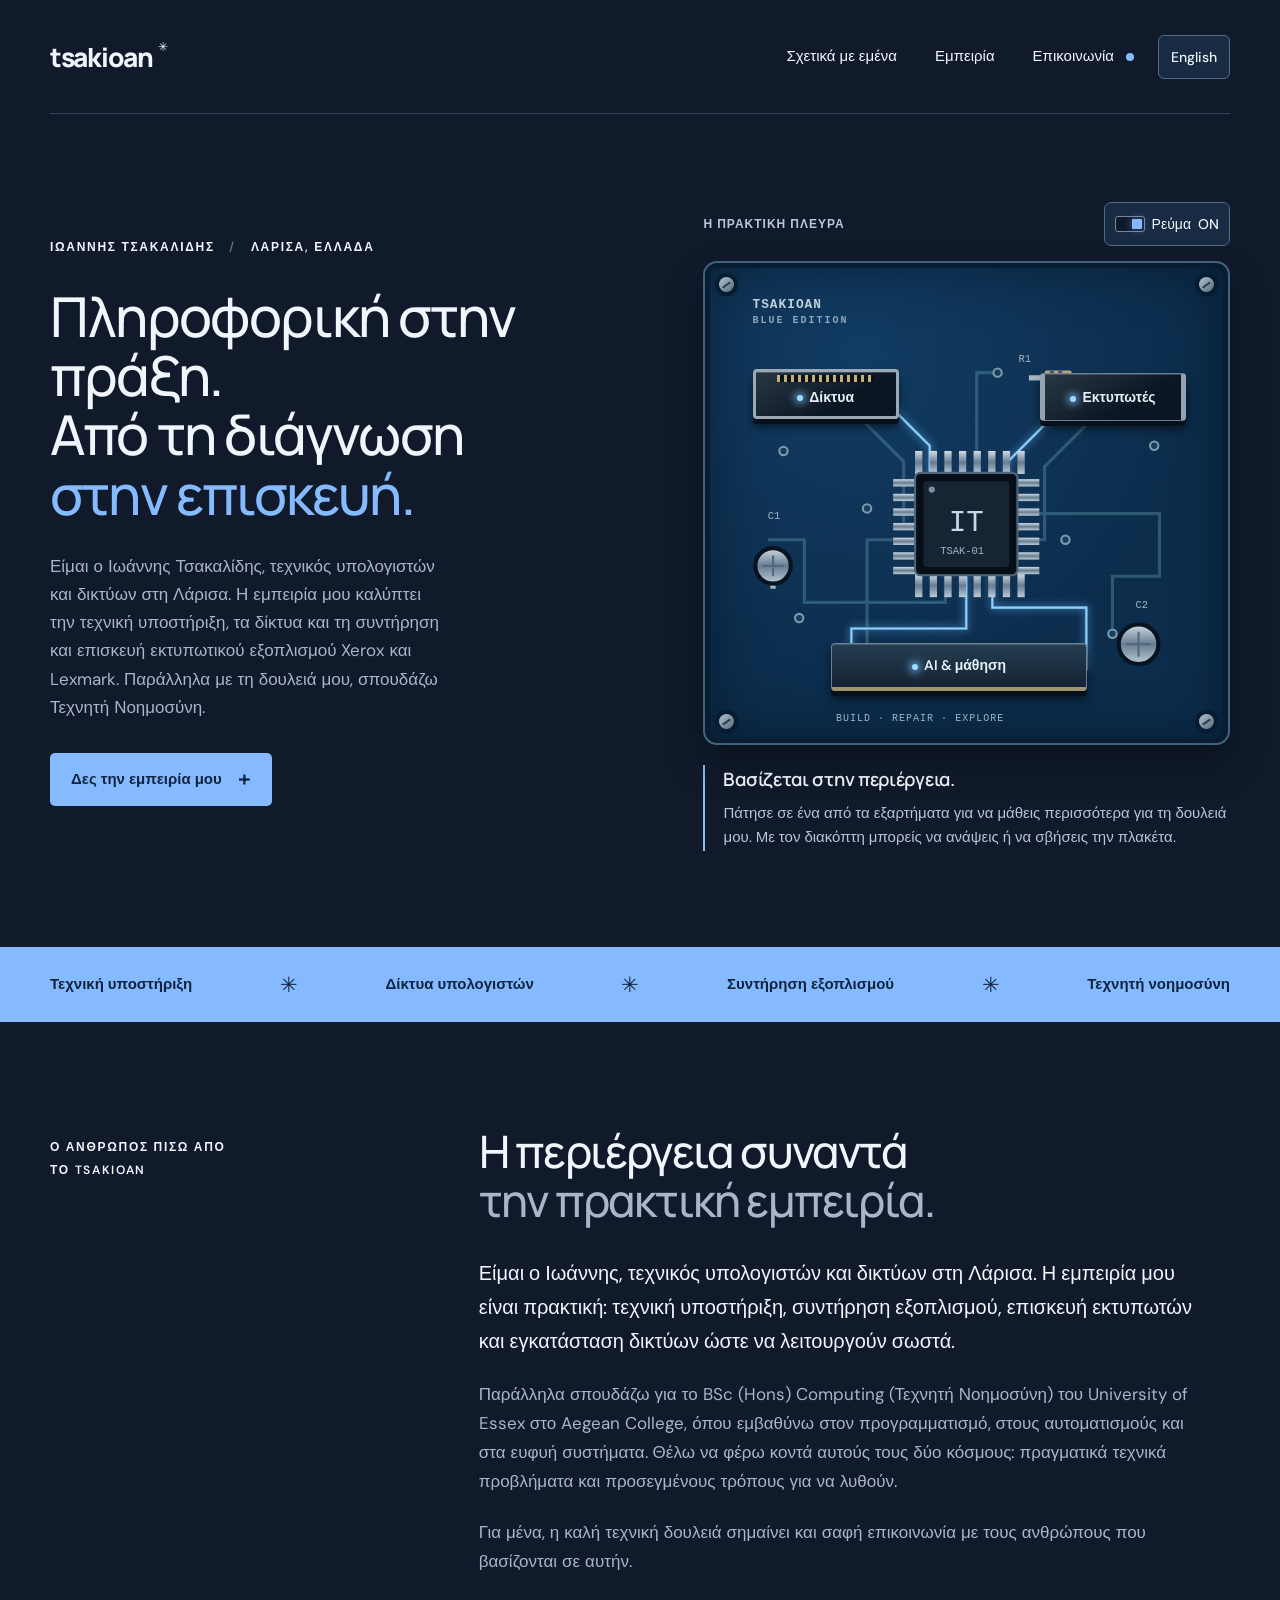
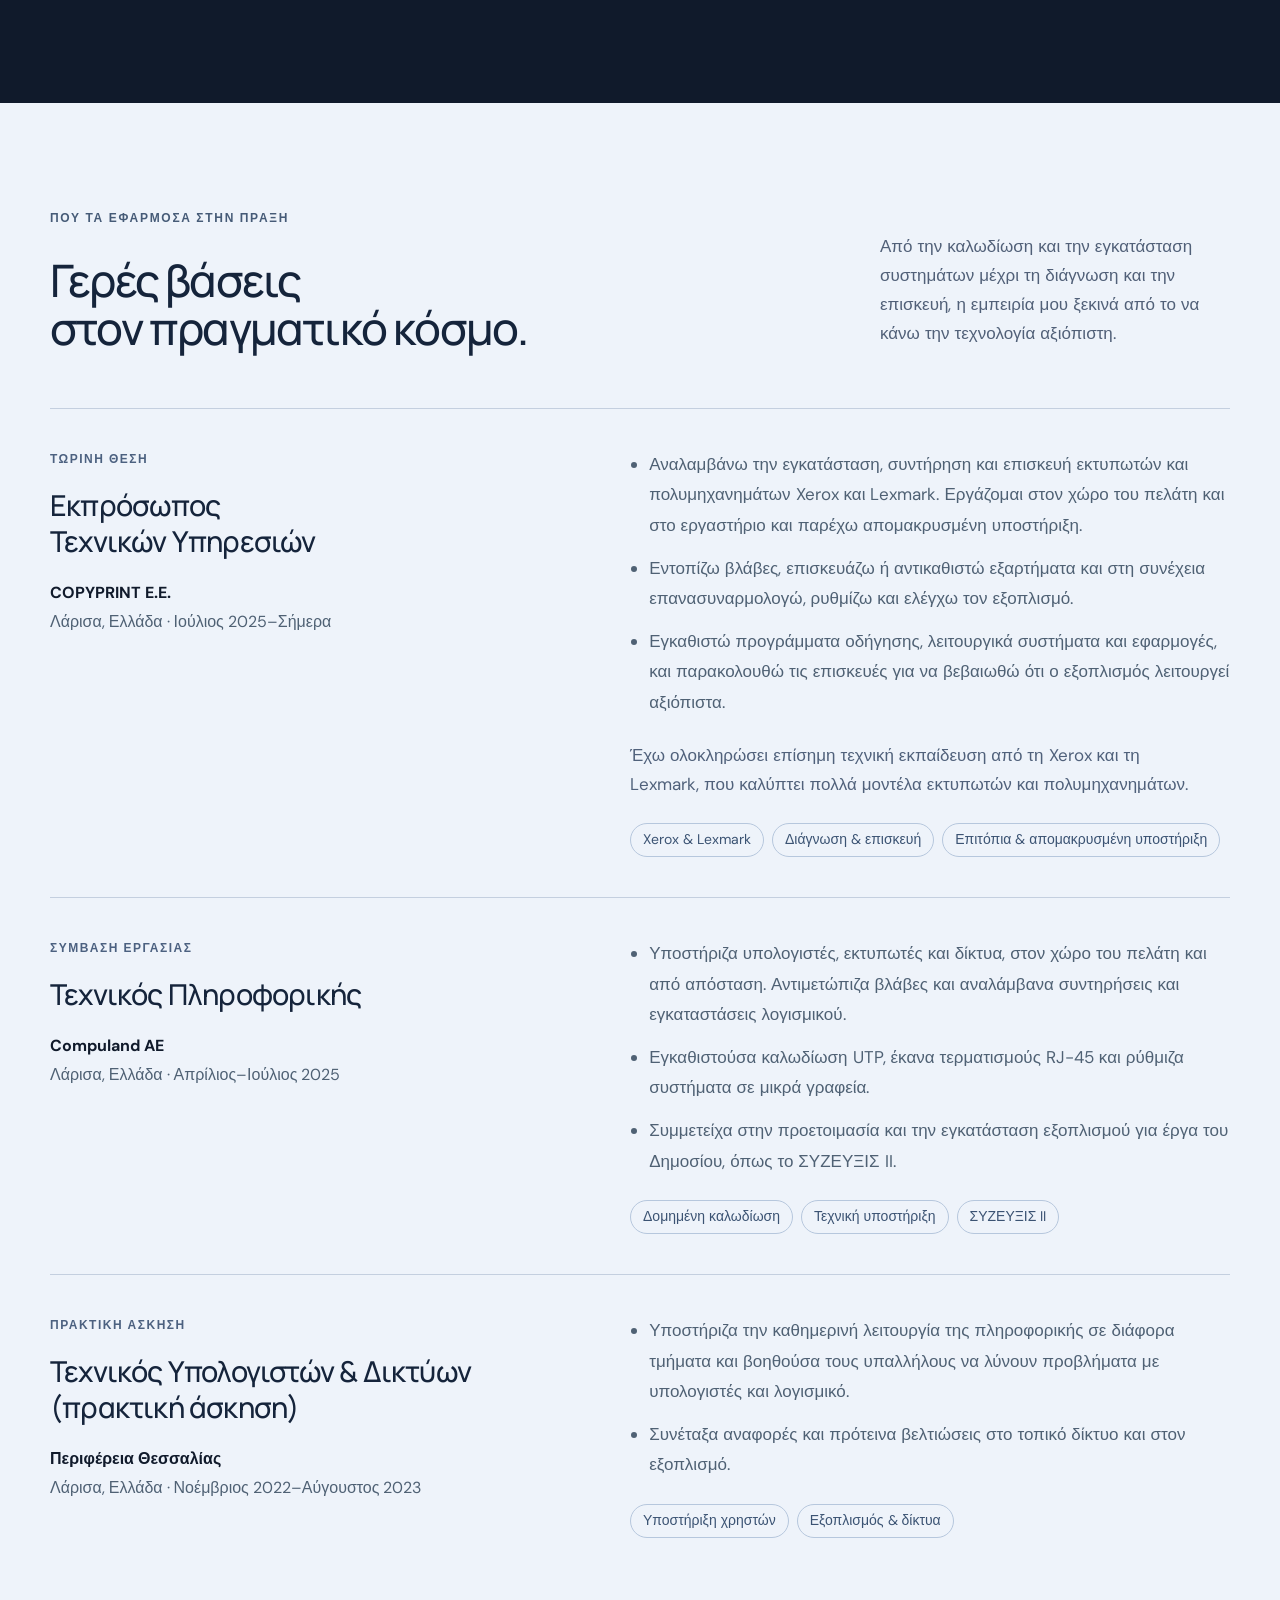
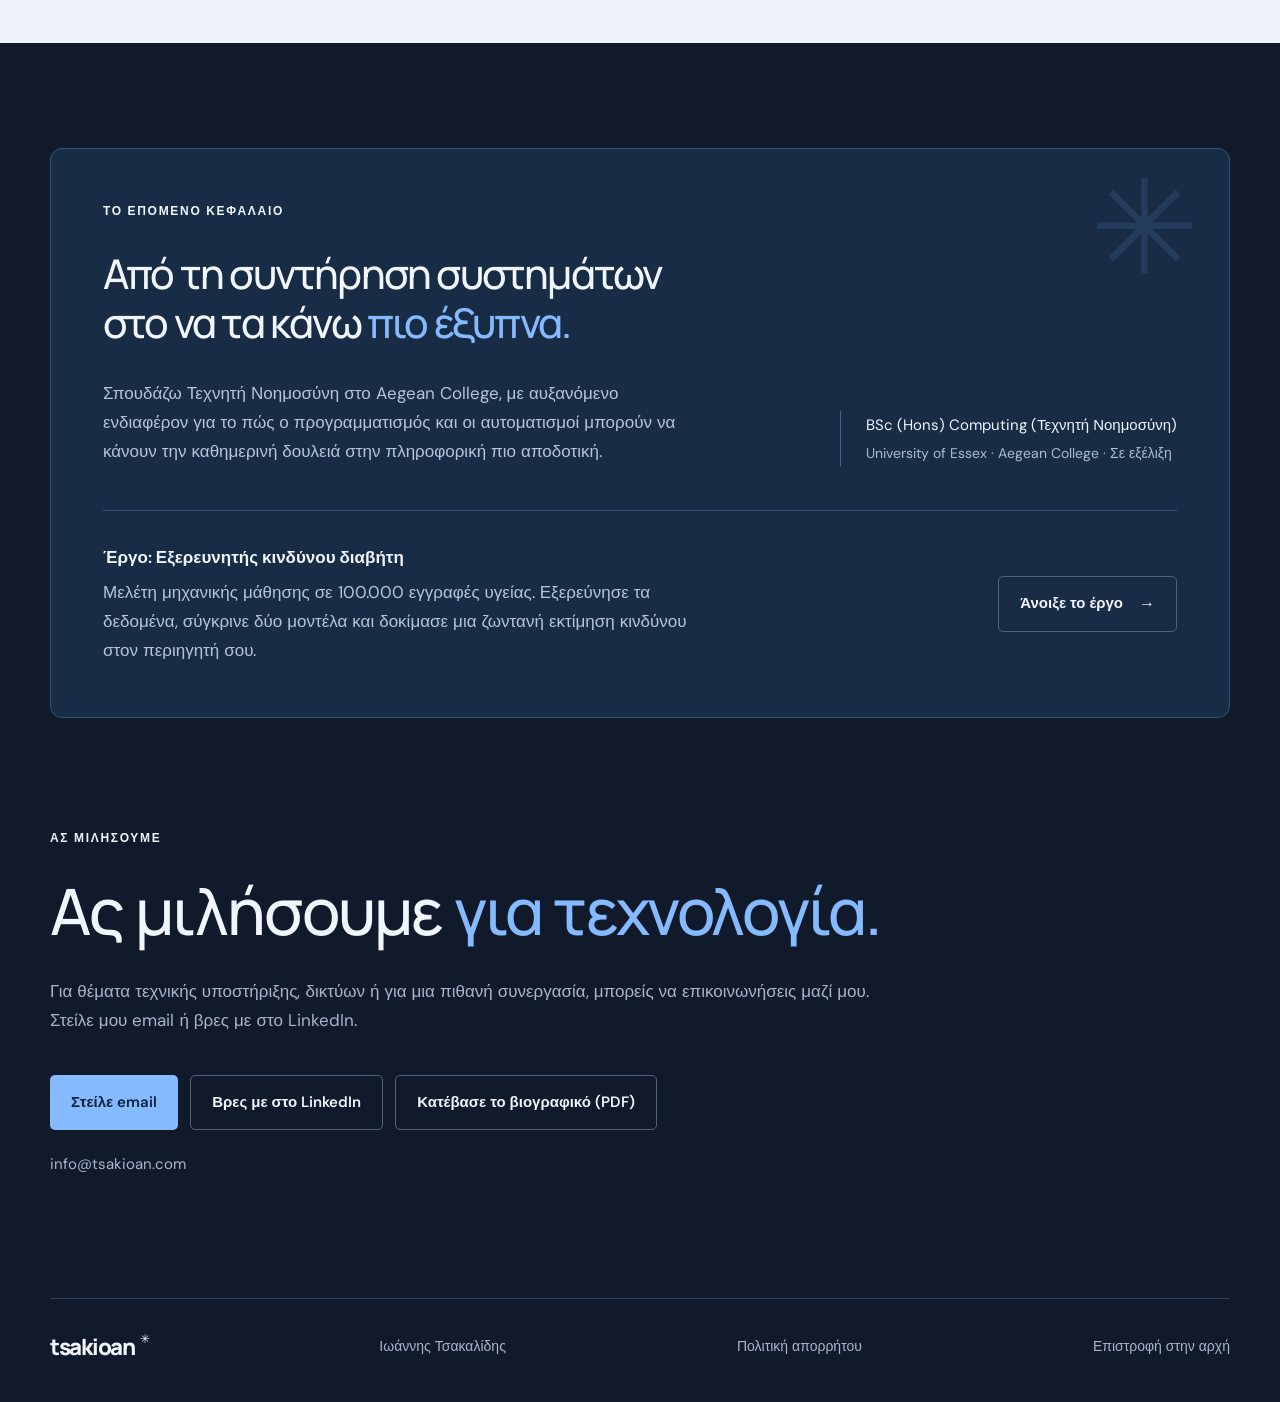
==== commit cd2d2af7: "Make the Greek homepage say what the English says About 30 Greek strings on the homepage had drifted" ====
--- a/el/index.html
+++ b/el/index.html
@@ -6,7 +6,7 @@
     <meta name="viewport" content="width=device-width, initial-scale=1" />
     <meta
       name="description"
-      content="Ιωάννης Τσακαλίδης — τεχνικός υπολογιστών και δικτύων στη Λάρισα και φοιτητής Τεχνητής Νοημοσύνης. Εμπειρία σε τεχνική υποστήριξη, δίκτυα και υλικό."
+      content="Ιωάννης Τσακαλίδης — τεχνικός υπολογιστών και δικτύων στη Λάρισα και φοιτητής Τεχνητής Νοημοσύνης. Εξερεύνησε την εμπειρία μου σε τεχνική υποστήριξη, δίκτυα και υλικό."
     />
     <meta name="theme-color" content="#101a2b" />
     <title>Ιωάννης Τσακαλίδης · Πληροφορική &amp; Τεχνητή Νοημοσύνη</title>
@@ -86,7 +86,7 @@
           <p class="eyebrow">ΙΩΑΝΝΗΣ ΤΣΑΚΑΛΙΔΗΣ <span> / </span> ΛΑΡΙΣΑ, ΕΛΛΑΔΑ</p>
           <h1 id="hero-title">Πληροφορική στην πράξη.<br />Από τη διάγνωση<br /><em>στην επισκευή.</em></h1>
           <p class="hero-intro">
-            Είμαι ο Ιωάννης Τσακαλίδης, τεχνικός υπολογιστών και δικτύων στη Λάρισα. Εργάζομαι στην COPYPRINT, όπου ασχολούμαι με την υποστήριξη, τη συντήρηση και την επισκευή εκτυπωτών Xerox και Lexmark. Παράλληλα σπουδάζω Τεχνητή Νοημοσύνη.
+            Είμαι ο Ιωάννης Τσακαλίδης, τεχνικός υπολογιστών και δικτύων στη Λάρισα. Η εμπειρία μου καλύπτει την τεχνική υποστήριξη, τα δίκτυα και τη συντήρηση και επισκευή εκτυπωτικού εξοπλισμού Xerox και Lexmark. Παράλληλα με τη δουλειά μου, σπουδάζω Τεχνητή Νοημοσύνη.
           </p>
           <a class="button" href="#experience"
             >Δες την εμπειρία μου <span aria-hidden="true">+</span></a
@@ -94,7 +94,7 @@
         </div>
         <section class="pcb-module" aria-label="Διαδραστική πλακέτα">
           <div class="pcb-toolbar">
-            <span>Η ΔΟΥΛΕΙΑ ΜΟΥ</span
+            <span>Η ΠΡΑΚΤΙΚΗ ΠΛΕΥΡΑ</span
             ><button
               class="pcb-power"
               type="button"
@@ -222,7 +222,7 @@
               ></span>
             </button>
             <button class="pcb-part part-ai" data-part="ai" aria-pressed="false">
-              <span class="part-led" aria-hidden="true"></span>Σπουδές &amp; AI
+              <span class="part-led" aria-hidden="true"></span>AI &amp; μάθηση
             </button>
             <span class="pcb-silkscreen" aria-hidden="true">BUILD · REPAIR · EXPLORE</span>
           </div>
@@ -270,19 +270,19 @@
         </div>
       </div>
       <section class="about wrap section" id="about" aria-labelledby="about-title">
-        <p class="eyebrow section-label">ΛΙΓΑ ΛΟΓΙΑ ΓΙΑ ΕΜΕΝΑ</p>
+        <p class="eyebrow section-label">Ο ΑΝΘΡΩΠΟΣ ΠΙΣΩ ΑΠΟ ΤΟ TSAKIOAN</p>
         <div>
           <h2 id="about-title">
-            Μου αρέσει να βρίσκω<br /><span class="muted">πώς λύνεται ένα πρόβλημα.</span>
+            Η περιέργεια συναντά<br /><span class="muted">την πρακτική εμπειρία.</span>
           </h2>
           <p class="large-copy">
-            Στη δουλειά μου ασχολούμαι με υπολογιστές, εκτυπωτές και δίκτυα: από την εγκατάσταση και τη συντήρηση μέχρι τον εντοπισμό και την επισκευή μιας βλάβης.
+            Είμαι ο Ιωάννης, τεχνικός υπολογιστών και δικτύων στη Λάρισα. Η εμπειρία μου είναι πρακτική: τεχνική υποστήριξη, συντήρηση εξοπλισμού, επισκευή εκτυπωτών και εγκατάσταση δικτύων ώστε να λειτουργούν σωστά.
           </p>
           <p>
-            Σπουδάζω BSc (Hons) Computing (Τεχνητή Νοημοσύνη) από το University of Essex, το οποίο υλοποιείται στο Aegean College, και μαθαίνω περισσότερα για τον προγραμματισμό και τους αυτοματισμούς. Θέλω να αξιοποιήσω αυτές τις γνώσεις σε προβλήματα που συναντώ στη δουλειά μου.
+            Παράλληλα σπουδάζω για το BSc (Hons) Computing (Τεχνητή Νοημοσύνη) του University of Essex στο Aegean College, όπου εμβαθύνω στον προγραμματισμό, στους αυτοματισμούς και στα ευφυή συστήματα. Θέλω να φέρω κοντά αυτούς τους δύο κόσμους: πραγματικά τεχνικά προβλήματα και προσεγμένους τρόπους για να λυθούν.
           </p>
           <p>
-            Θεωρώ σημαντικό να εξηγώ με απλά λόγια ποιο είναι το πρόβλημα, τι χρειάζεται να γίνει και πώς μπορεί να αποφευχθεί στο μέλλον.
+            Για μένα, η καλή τεχνική δουλειά σημαίνει και σαφή επικοινωνία με τους ανθρώπους που βασίζονται σε αυτήν.
           </p>
         </div>
       </section>
@@ -290,17 +290,17 @@
         <div class="wrap">
           <div class="section-heading">
             <div>
-              <p class="eyebrow">ΕΠΑΓΓΕΛΜΑΤΙΚΗ ΕΜΠΕΙΡΙΑ</p>
-              <h2 id="experience-title">Πού έχω<br />εργαστεί.</h2>
+              <p class="eyebrow">ΠΟΥ ΤΑ ΕΦΑΡΜΟΣΑ ΣΤΗΝ ΠΡΑΞΗ</p>
+              <h2 id="experience-title">Γερές βάσεις<br />στον πραγματικό κόσμο.</h2>
             </div>
             <p>
-              Η εμπειρία μου περιλαμβάνει τεχνική υποστήριξη, εγκαταστάσεις δικτύων και επισκευές εξοπλισμού.
+              Από την καλωδίωση και την εγκατάσταση συστημάτων μέχρι τη διάγνωση και την επισκευή, η εμπειρία μου ξεκινά από το να κάνω την τεχνολογία αξιόπιστη.
             </p>
           </div>
           <div class="experience-list">
             <article>
               <div class="experience-title">
-                <span class="category">ΣΗΜΕΡΑ</span>
+                <span class="category">ΤΩΡΙΝΗ ΘΕΣΗ</span>
                 <h3>Εκπρόσωπος<br />Τεχνικών Υπηρεσιών</h3>
                 <p>
                   <strong>COPYPRINT E.E.</strong><br /><span
@@ -314,10 +314,10 @@
                     Αναλαμβάνω την εγκατάσταση, συντήρηση και επισκευή εκτυπωτών και πολυμηχανημάτων Xerox και Lexmark. Εργάζομαι στον χώρο του πελάτη και στο εργαστήριο και παρέχω απομακρυσμένη υποστήριξη.
                   </li>
                   <li>
-                    Εντοπίζω βλάβες, επισκευάζω ή αντικαθιστώ εξαρτήματα και ελέγχω ότι ο εξοπλισμός λειτουργεί σωστά μετά την επισκευή.
-                  </li>
-                  <li>
-                    Εγκαθιστώ προγράμματα οδήγησης, λειτουργικά συστήματα και εφαρμογές, και παρακολουθώ τη λειτουργία του εξοπλισμού μετά την επισκευή.
+                    Εντοπίζω βλάβες, επισκευάζω ή αντικαθιστώ εξαρτήματα και στη συνέχεια επανασυναρμολογώ, ρυθμίζω και ελέγχω τον εξοπλισμό.
+                  </li>
+                  <li>
+                    Εγκαθιστώ προγράμματα οδήγησης, λειτουργικά συστήματα και εφαρμογές, και παρακολουθώ τις επισκευές για να βεβαιωθώ ότι ο εξοπλισμός λειτουργεί αξιόπιστα.
                   </li>
                 </ul>
                 <p>
@@ -370,7 +370,7 @@
               <div class="experience-detail">
                 <ul class="role-duties">
                   <li>
-                    Στην πρακτική μου, βοηθούσα τους υπαλλήλους διαφόρων τμημάτων να λύσουν καθημερινά προβλήματα με τους υπολογιστές και τα προγράμματά τους.
+                    Υποστήριζα την καθημερινή λειτουργία της πληροφορικής σε διάφορα τμήματα και βοηθούσα τους υπαλλήλους να λύνουν προβλήματα με υπολογιστές και λογισμικό.
                   </li>
                   <li>
                     Συνέταξα αναφορές και πρότεινα βελτιώσεις στο τοπικό δίκτυο και στον εξοπλισμό.
@@ -387,13 +387,13 @@
       </section>
       <section class="learning wrap section" aria-labelledby="learning-title">
         <div class="learning-card">
-          <p class="eyebrow">ΣΠΟΥΔΕΣ</p>
+          <p class="eyebrow">ΤΟ ΕΠΟΜΕΝΟ ΚΕΦΑΛΑΙΟ</p>
           <h2 id="learning-title">
             Από τη συντήρηση συστημάτων<br />στο να τα κάνω <em>πιο έξυπνα.</em>
           </h2>
           <div class="learning-bottom">
             <p>
-              Σπουδάζω Τεχνητή Νοημοσύνη στο Aegean College. Με ενδιαφέρει ιδιαίτερα πώς ο προγραμματισμός και οι αυτοματισμοί μπορούν να διευκολύνουν την καθημερινή τεχνική υποστήριξη.
+              Σπουδάζω Τεχνητή Νοημοσύνη στο Aegean College, με αυξανόμενο ενδιαφέρον για το πώς ο προγραμματισμός και οι αυτοματισμοί μπορούν να κάνουν την καθημερινή δουλειά στην πληροφορική πιο αποδοτική.
             </p>
             <div class="study-note">
               <span>BSc (Hons) Computing (Τεχνητή Νοημοσύνη)</span
@@ -402,7 +402,7 @@
           </div>
           <div class="learning-project">
             <div>
-              <p class="learning-project-title">Έργο: Diabetes Risk Explorer</p>
+              <p class="learning-project-title">Έργο: Εξερευνητής κινδύνου διαβήτη</p>
               <p>
                 Μελέτη μηχανικής μάθησης σε 100.000 εγγραφές υγείας. Εξερεύνησε τα δεδομένα, σύγκρινε δύο μοντέλα και δοκίμασε μια ζωντανή εκτίμηση κινδύνου στον περιηγητή σου.
               </p>
@@ -415,7 +415,7 @@
       </section>
       <section class="contact wrap section" id="contact" aria-labelledby="contact-title">
         <p class="eyebrow">ΑΣ ΜΙΛΗΣΟΥΜΕ</p>
-        <h2 id="contact-title">Θέλεις να <em>μιλήσουμε;</em></h2>
+        <h2 id="contact-title">Ας μιλήσουμε <em>για τεχνολογία.</em></h2>
         <div class="contact-bottom">
           <p>
             Για θέματα τεχνικής υποστήριξης, δικτύων ή για μια πιθανή συνεργασία, μπορείς να επικοινωνήσεις μαζί μου.<br />Στείλε μου email ή βρες με στο LinkedIn.
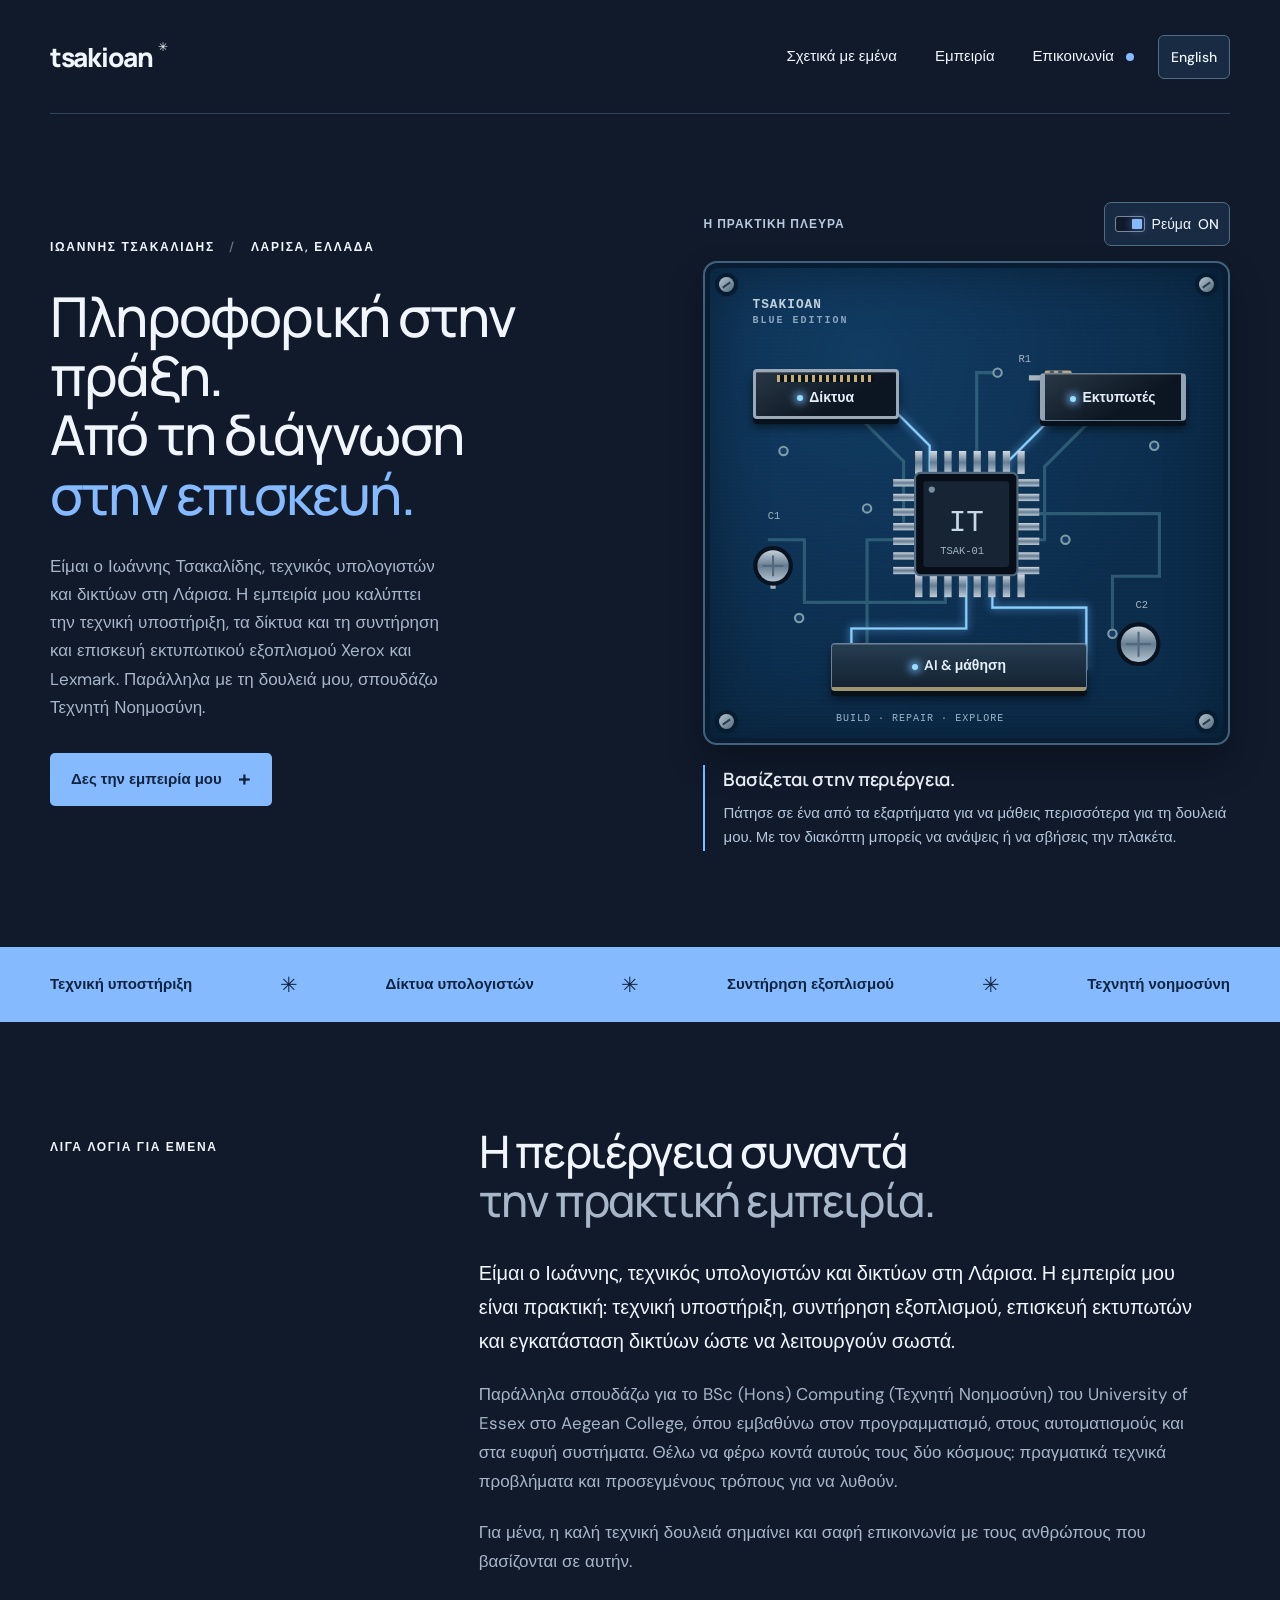
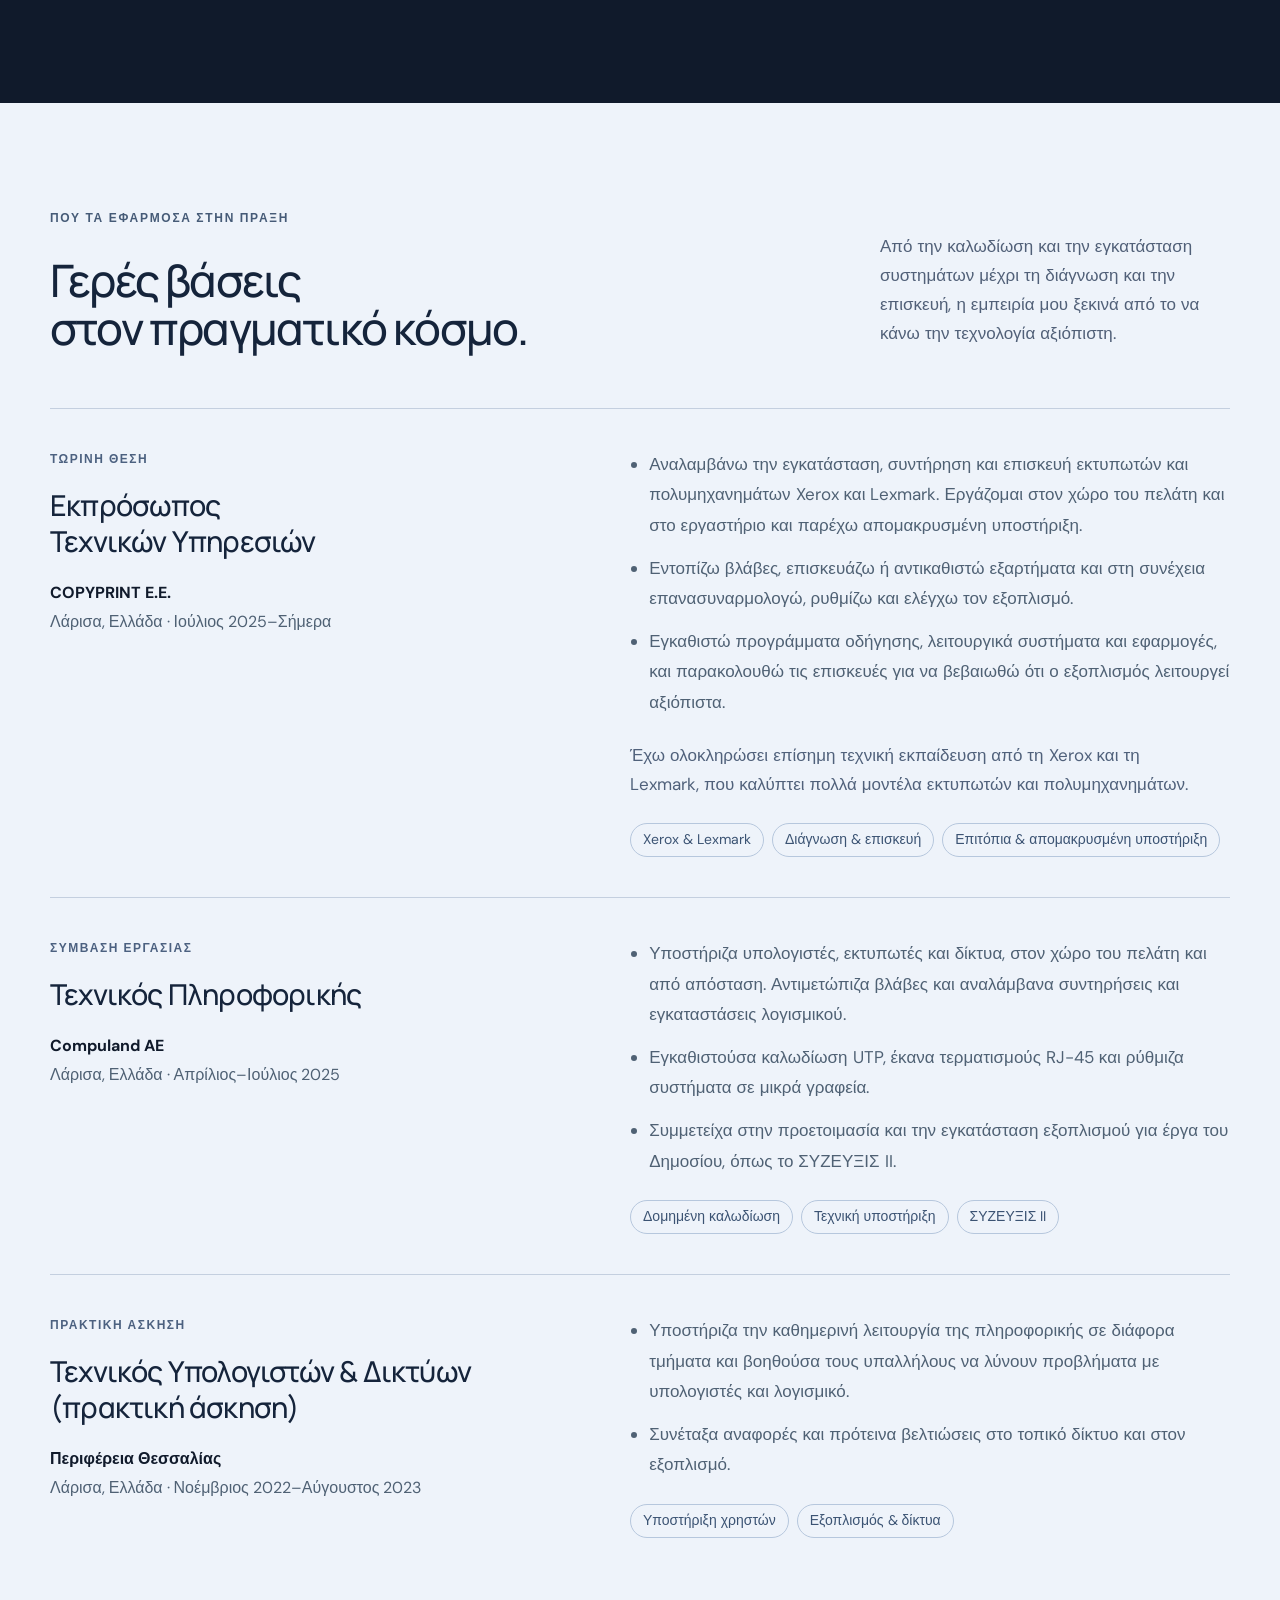
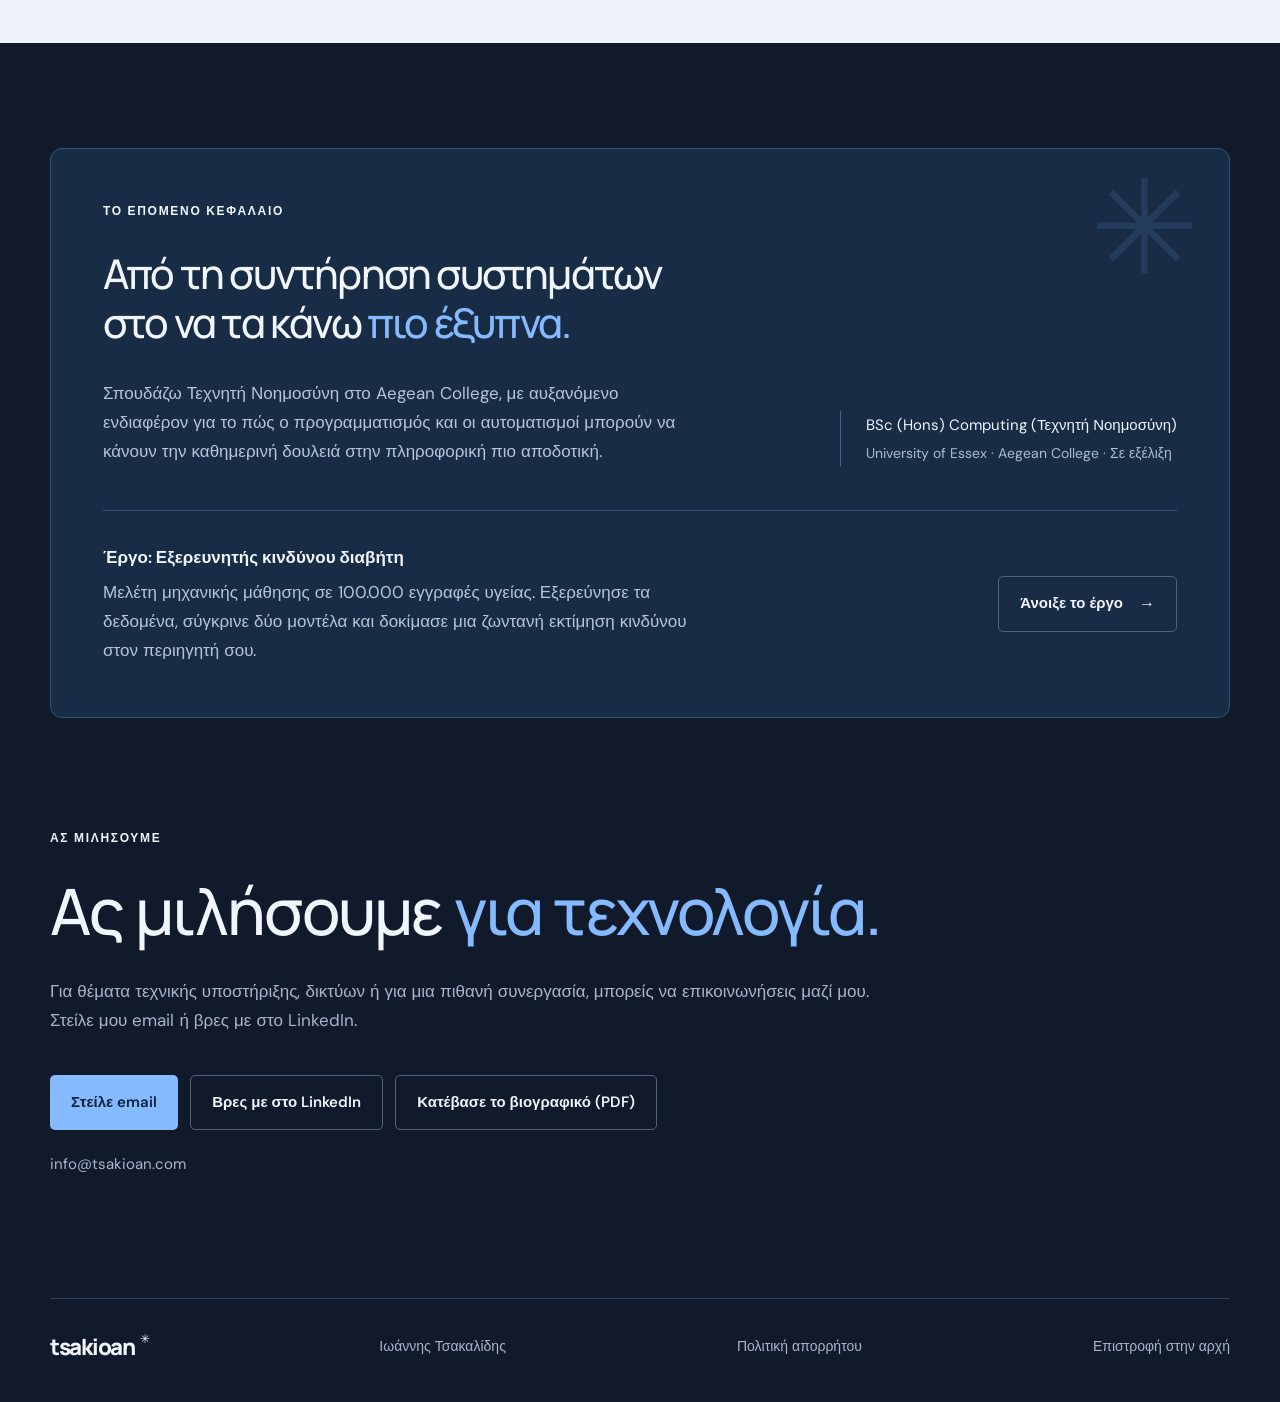
==== commit 30ff4ae8: "Restore "ΛΙΓΑ ΛΟΓΙΑ ΓΙΑ ΕΜΕΝΑ" as the Greek About eyebrow "Tsakioan" is the site's address, not a pe" ====
--- a/el/index.html
+++ b/el/index.html
@@ -270,7 +270,7 @@
         </div>
       </div>
       <section class="about wrap section" id="about" aria-labelledby="about-title">
-        <p class="eyebrow section-label">Ο ΑΝΘΡΩΠΟΣ ΠΙΣΩ ΑΠΟ ΤΟ TSAKIOAN</p>
+        <p class="eyebrow section-label">ΛΙΓΑ ΛΟΓΙΑ ΓΙΑ ΕΜΕΝΑ</p>
         <div>
           <h2 id="about-title">
             Η περιέργεια συναντά<br /><span class="muted">την πρακτική εμπειρία.</span>
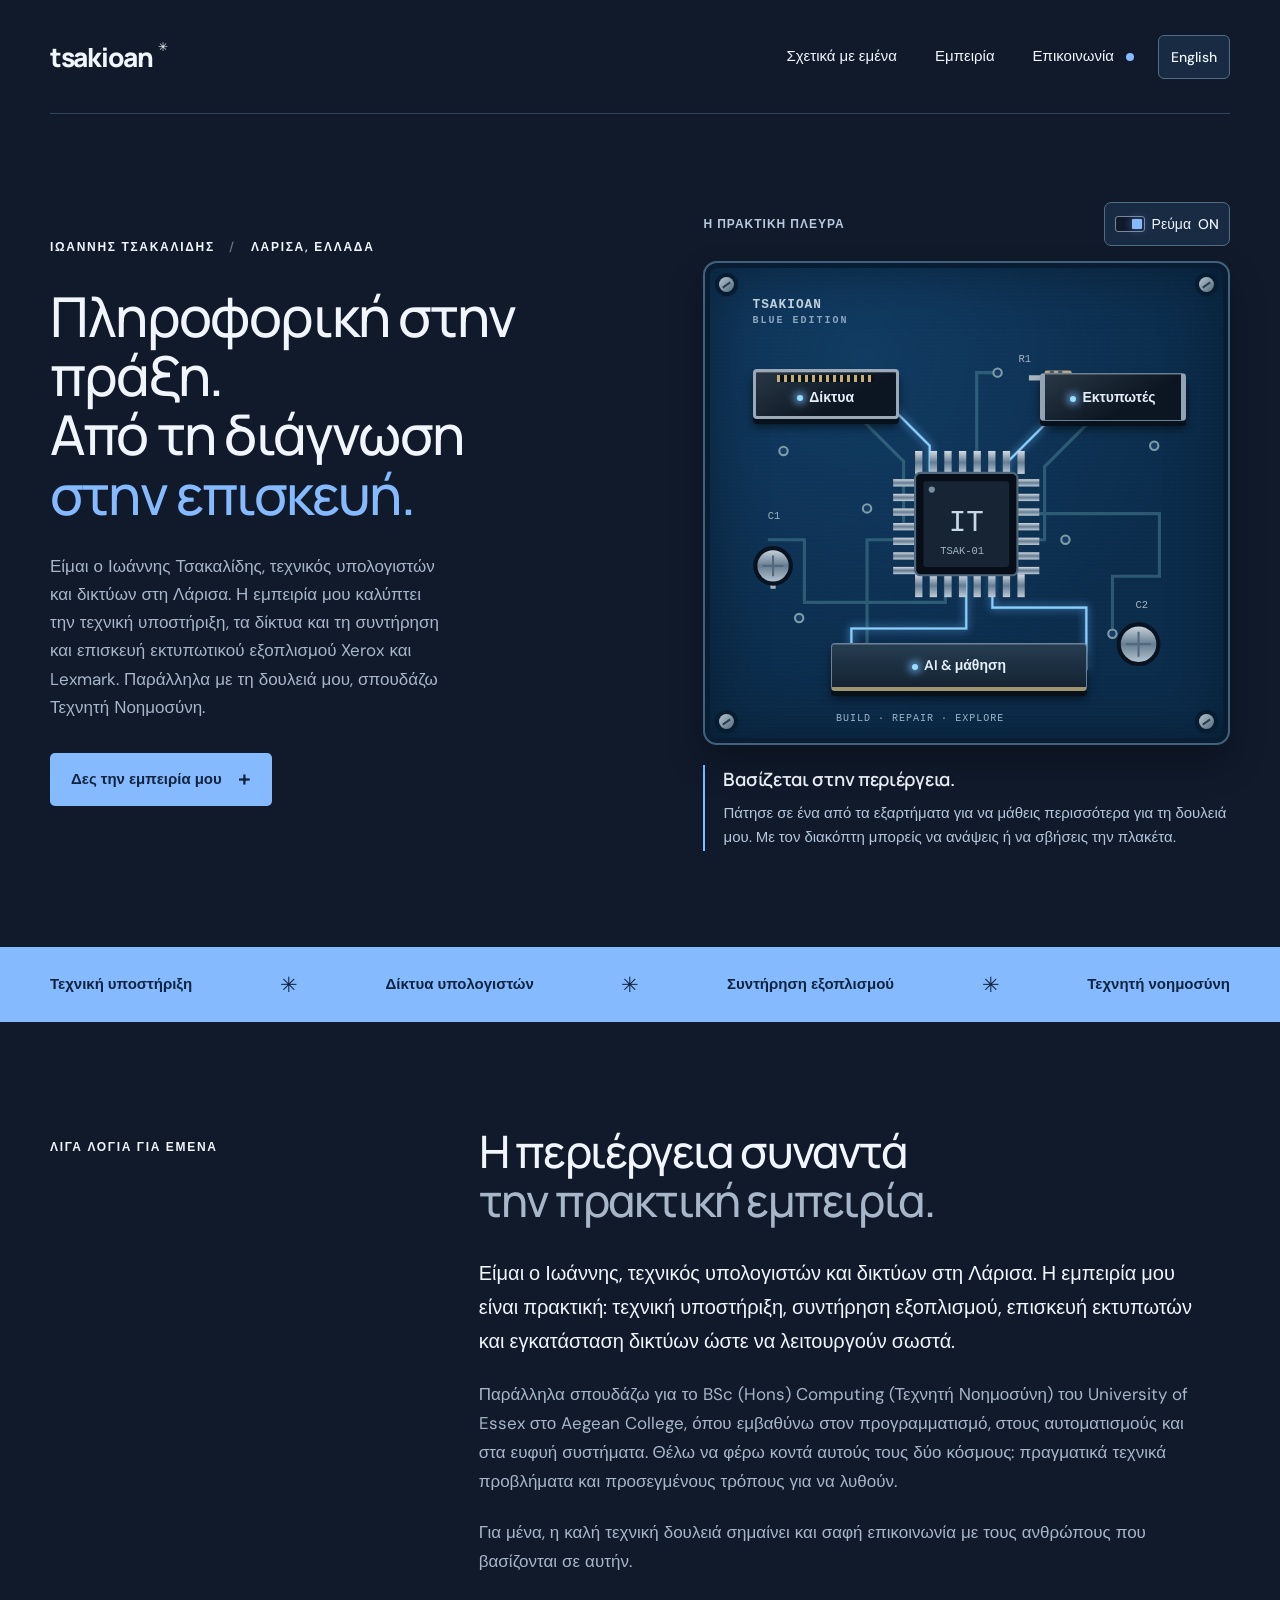
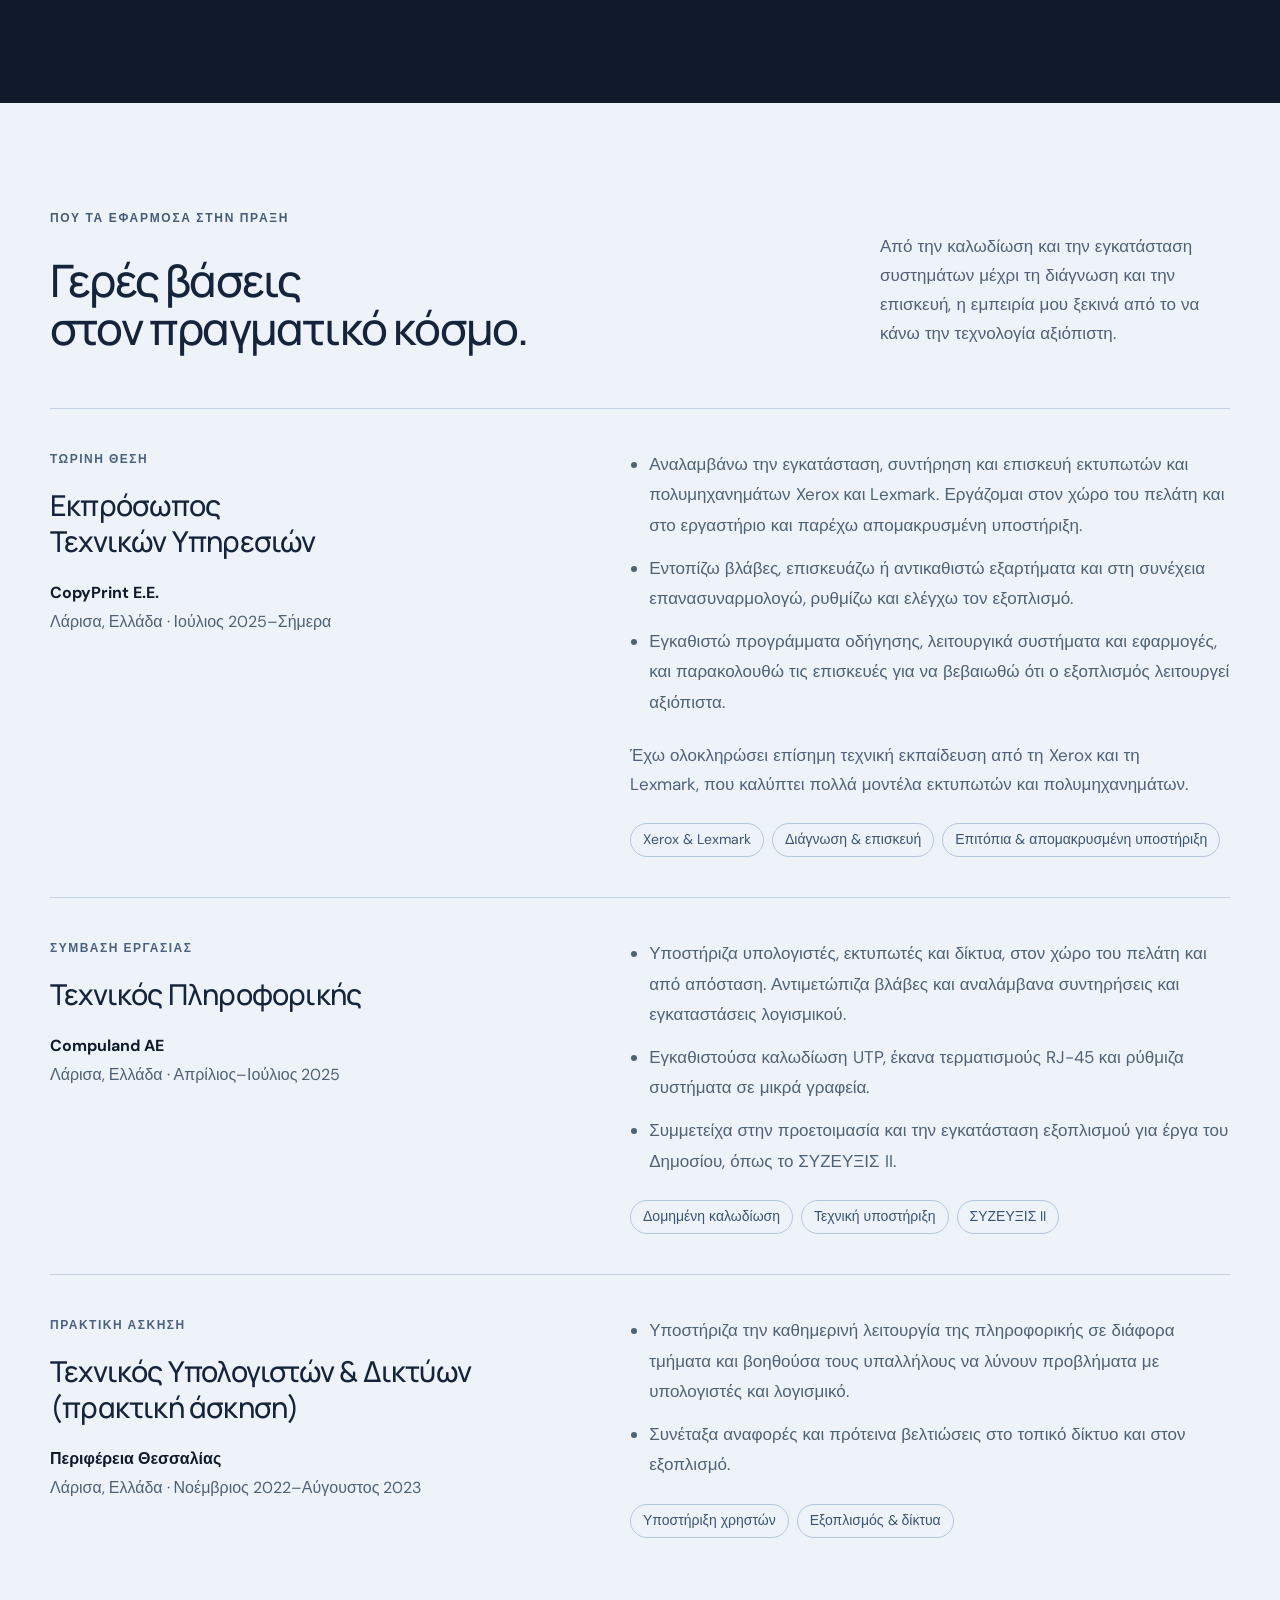
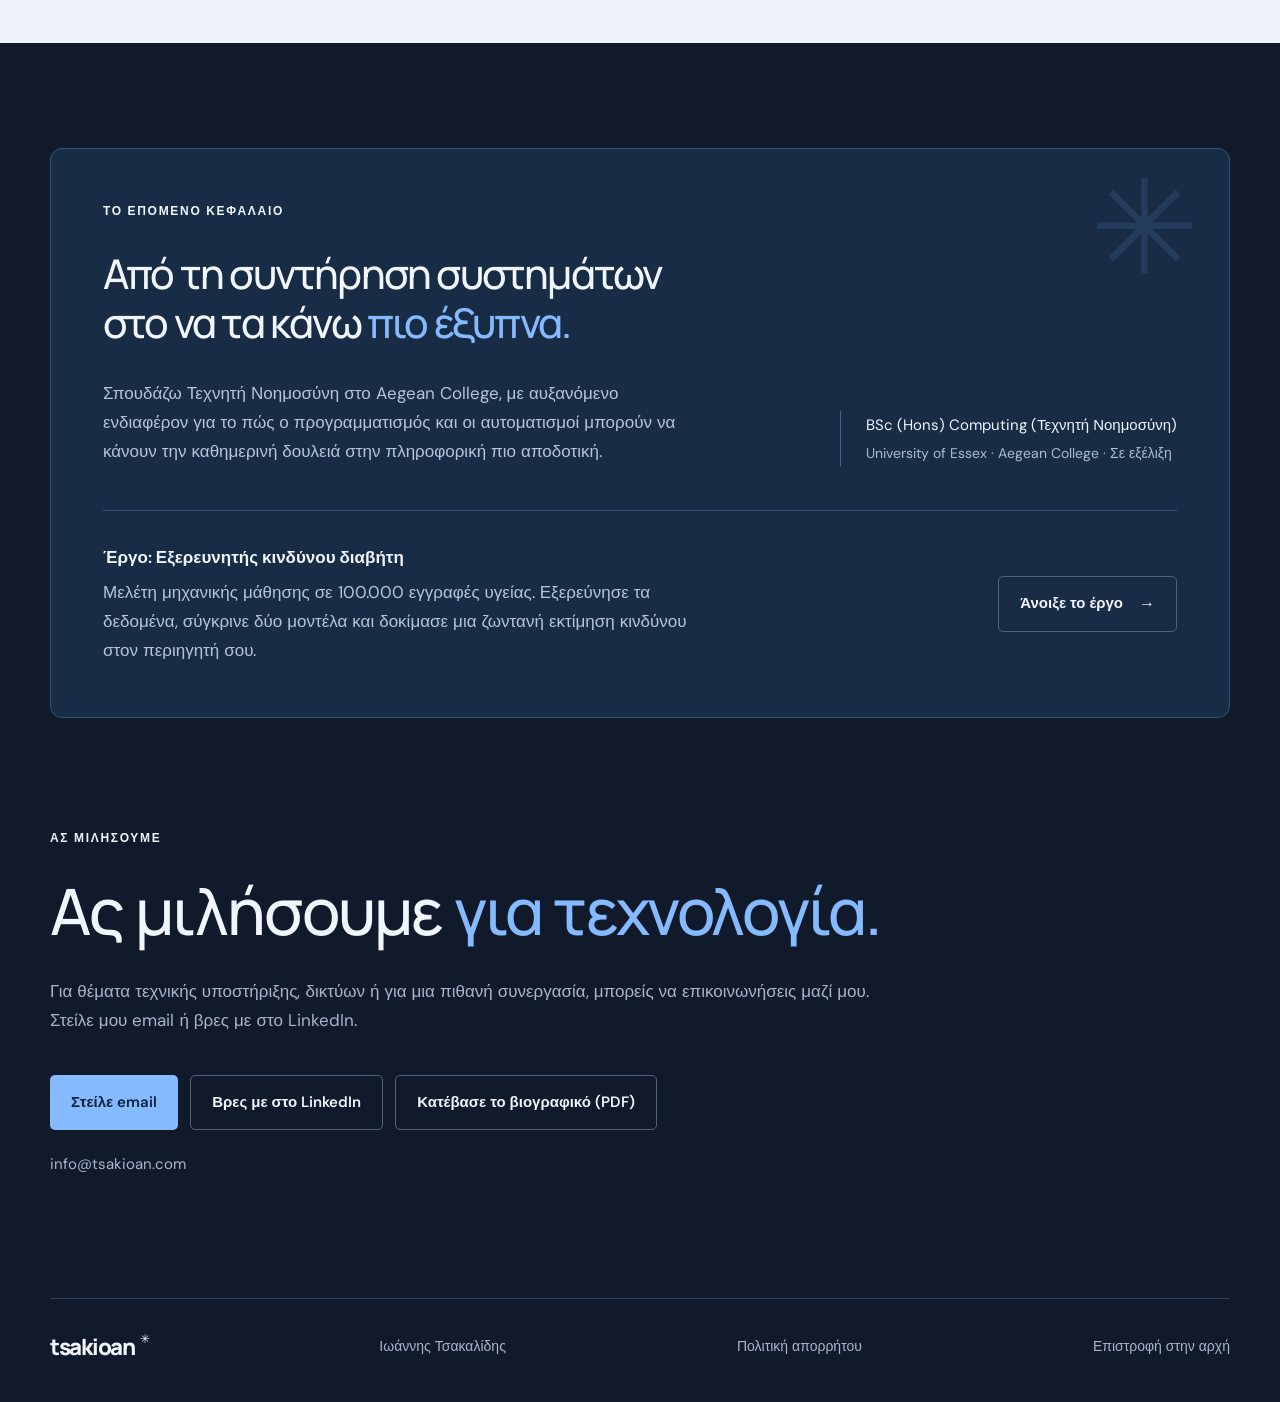
==== commit 34ff6a3c: "Spell the employer "CopyPrint E.E." to match the CV and LinkedIn The homepage and its structured dat" ====
--- a/el/index.html
+++ b/el/index.html
@@ -46,7 +46,7 @@
   "jobTitle": "Εκπρόσωπος Τεχνικών Υπηρεσιών",
   "worksFor": {
     "@type": "Organization",
-    "name": "COPYPRINT E.E."
+    "name": "CopyPrint E.E."
   },
   "address": {
     "@type": "PostalAddress",
@@ -303,7 +303,7 @@
                 <span class="category">ΤΩΡΙΝΗ ΘΕΣΗ</span>
                 <h3>Εκπρόσωπος<br />Τεχνικών Υπηρεσιών</h3>
                 <p>
-                  <strong>COPYPRINT E.E.</strong><br /><span
+                  <strong>CopyPrint E.E.</strong><br /><span
                     >Λάρισα, Ελλάδα · Ιούλιος 2025–Σήμερα</span
                   >
                 </p>
@@ -428,7 +428,7 @@
               target="_blank"
               rel="noopener noreferrer"
               >Βρες με στο LinkedIn<span class="sr-only"> (ανοίγει σε νέα καρτέλα)</span></a
-            ><a class="button button-light" href="../cv-el.pdf" download="Ioannis-Tsakalidis-CV.pdf"
+            ><a class="button button-light" href="../cv-el.pdf" download="Ioannis-Tsakalidis-CV-Greek.pdf"
               >Κατέβασε το βιογραφικό (PDF)</a
             >
           </div>
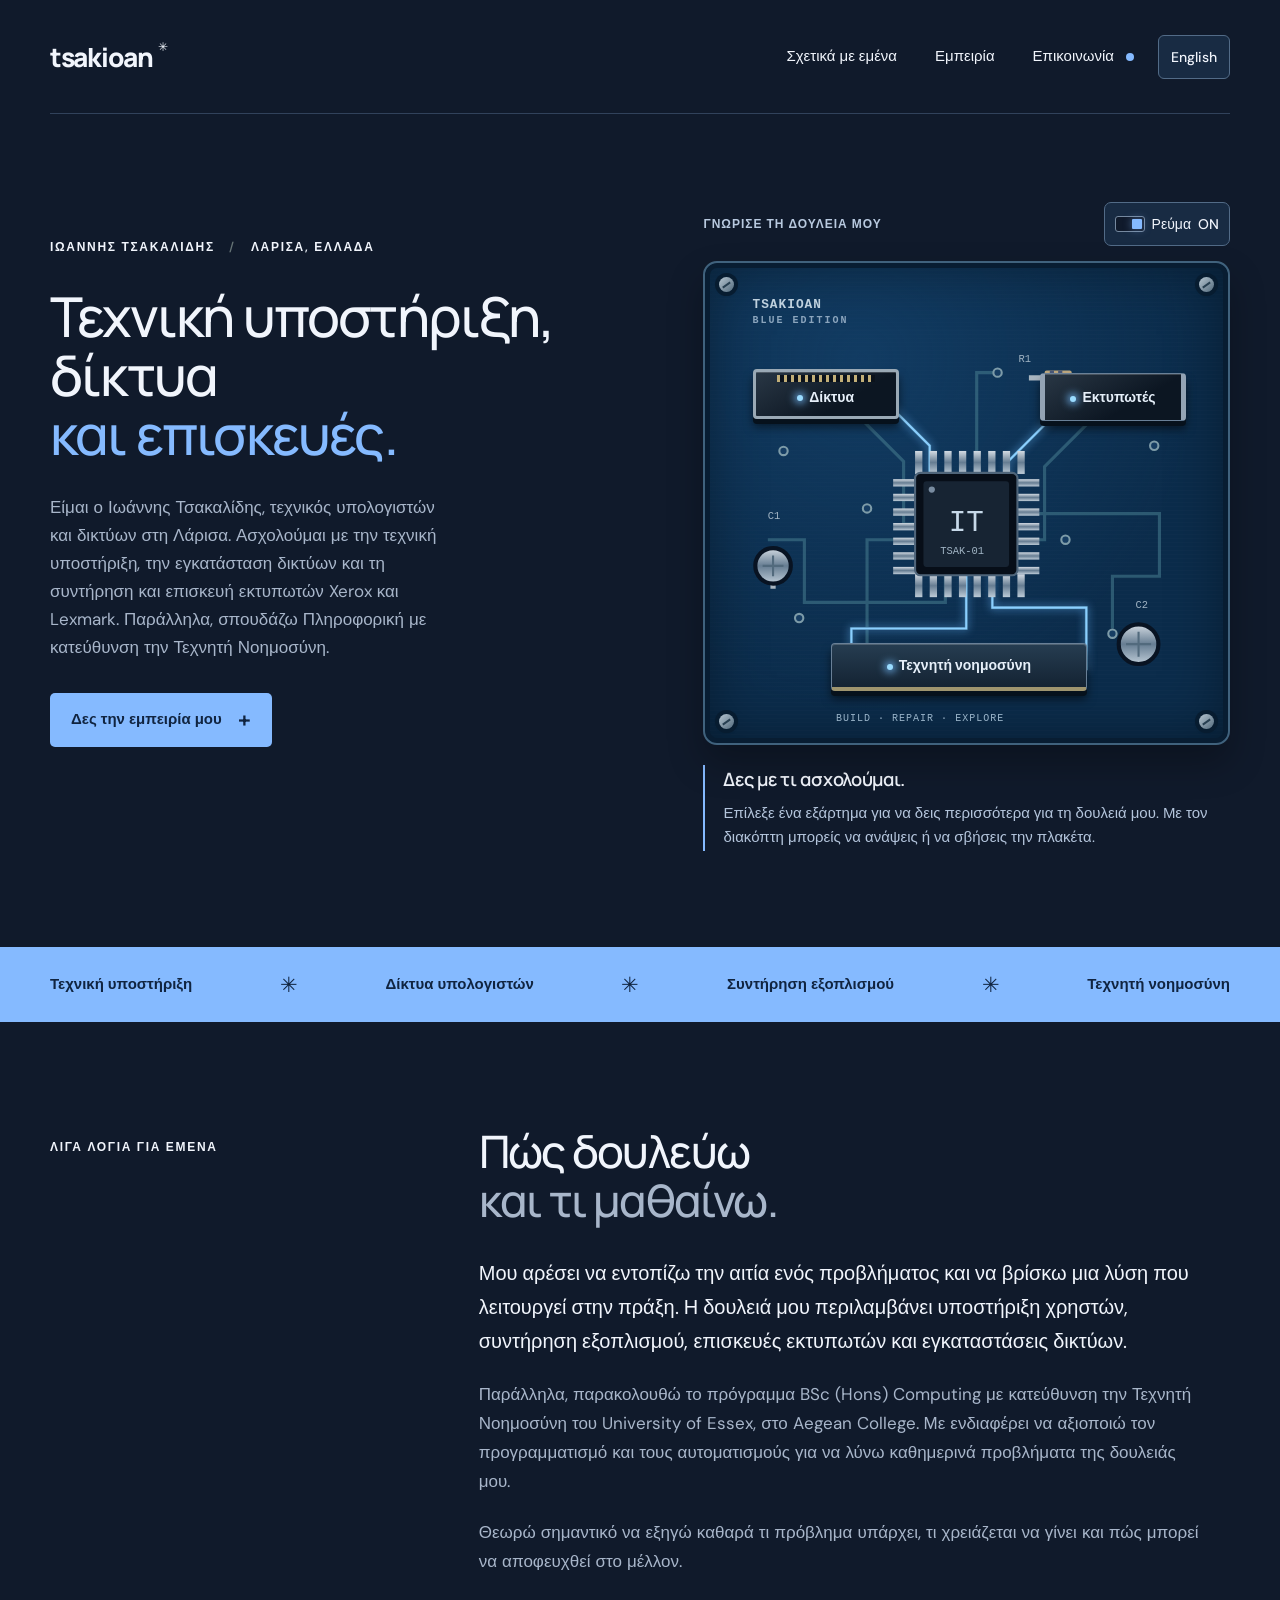
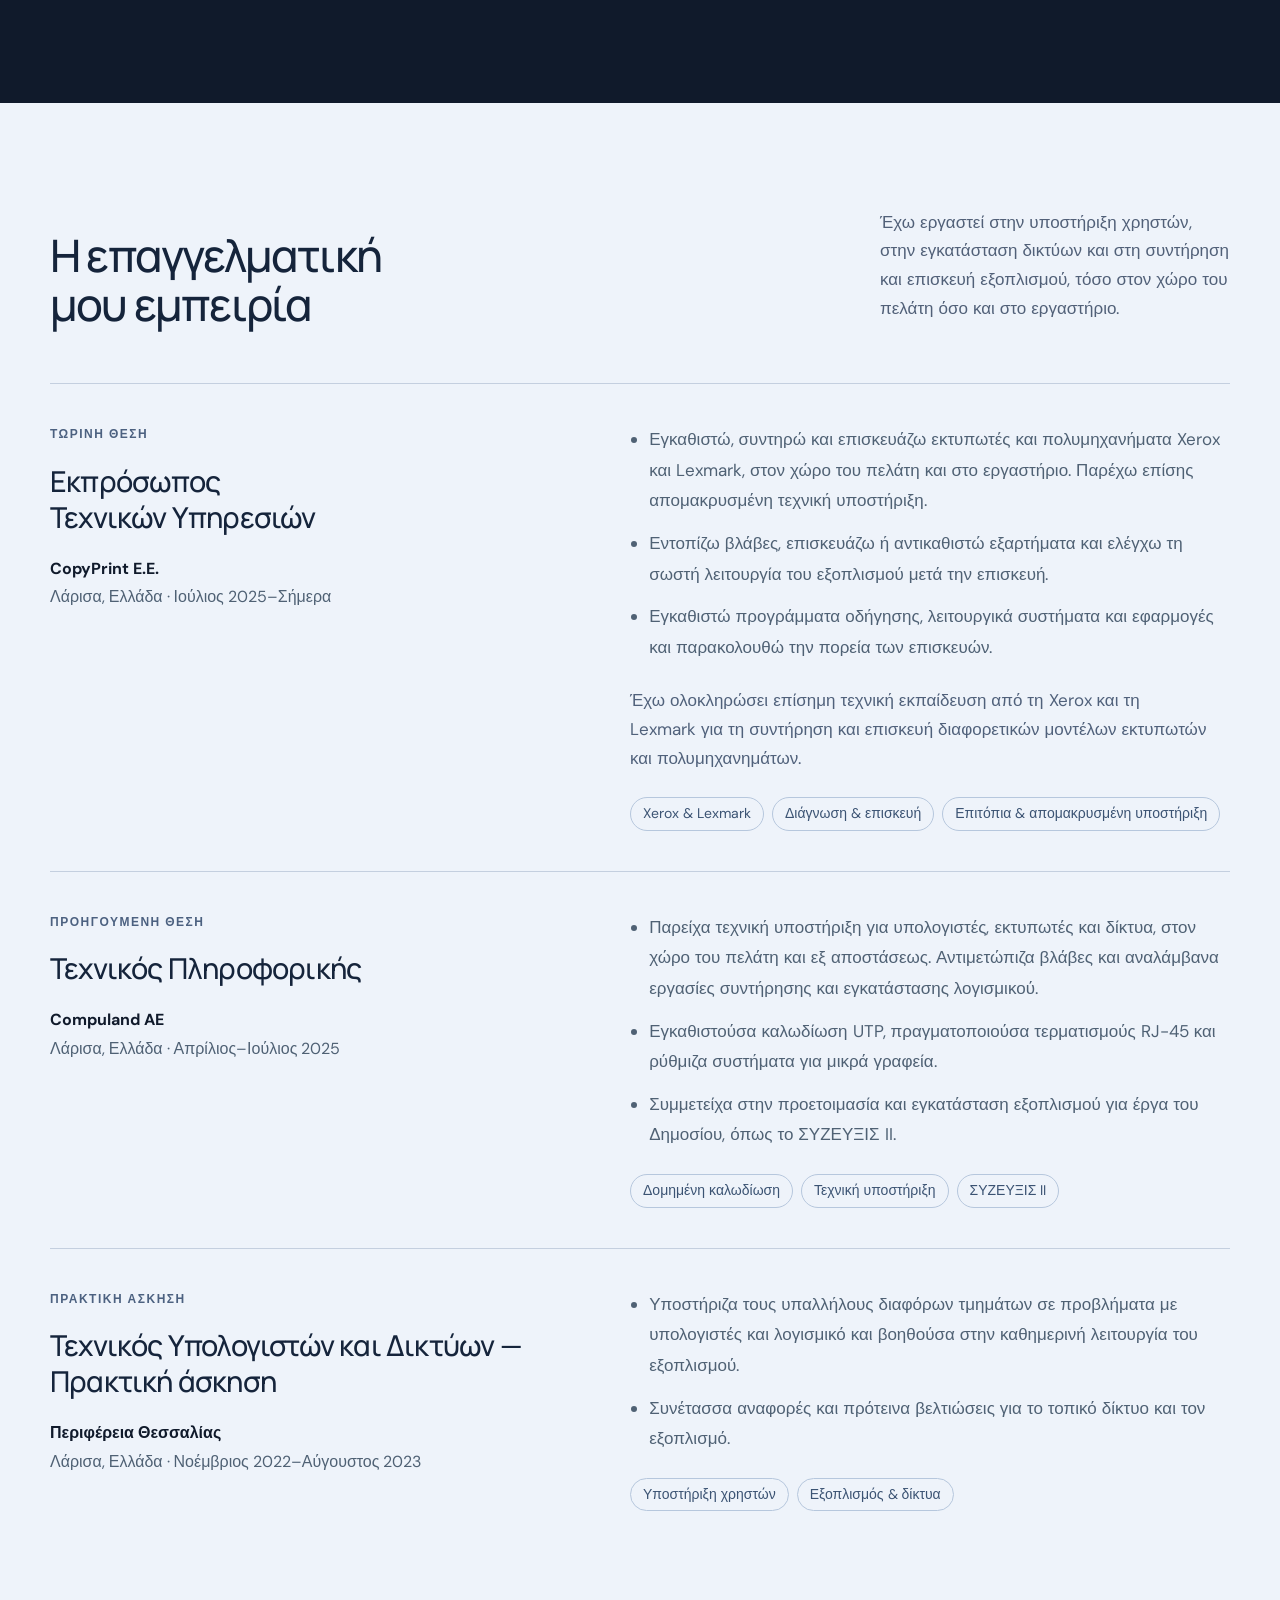
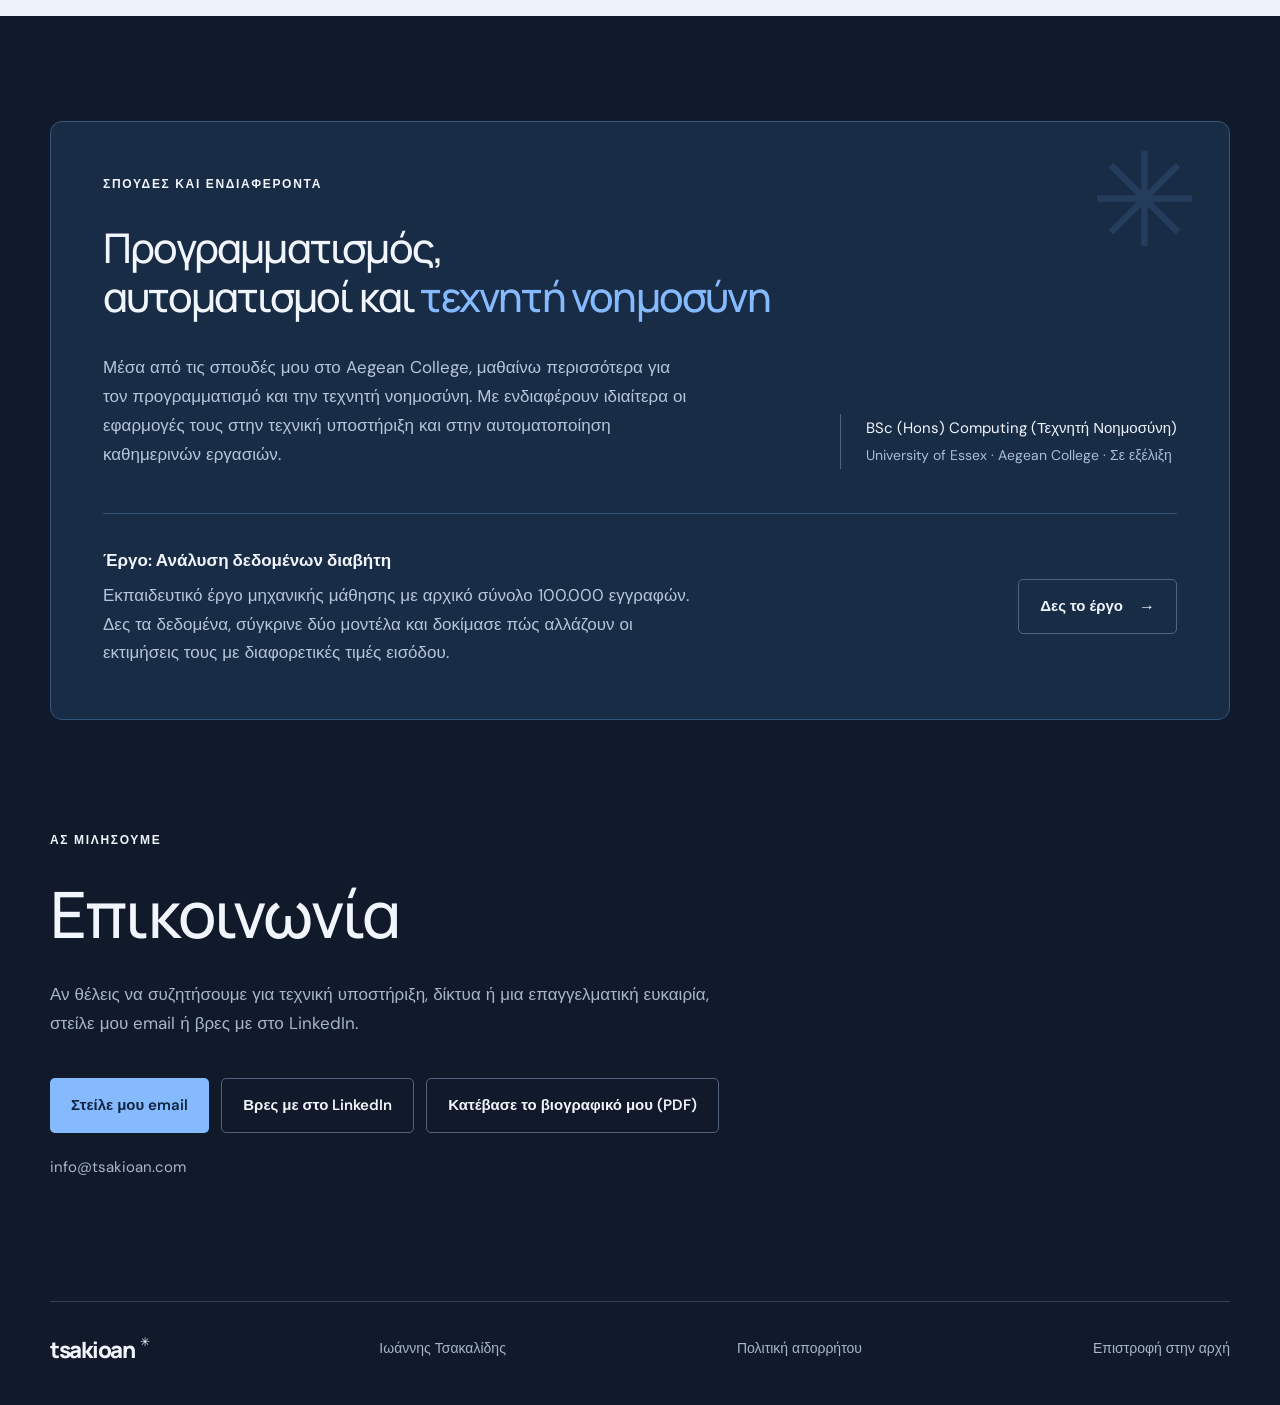
==== commit eff9b153: "Rewrite the Greek site text to read naturally Applies the Greek wording review across the homepage, " ====
--- a/el/index.html
+++ b/el/index.html
@@ -9,14 +9,14 @@
       content="Ιωάννης Τσακαλίδης — τεχνικός υπολογιστών και δικτύων στη Λάρισα και φοιτητής Τεχνητής Νοημοσύνης. Εξερεύνησε την εμπειρία μου σε τεχνική υποστήριξη, δίκτυα και υλικό."
     />
     <meta name="theme-color" content="#101a2b" />
-    <title>Ιωάννης Τσακαλίδης · Πληροφορική &amp; Τεχνητή Νοημοσύνη</title>
+    <title>Ιωάννης Τσακαλίδης | Τεχνικός Υπολογιστών και Δικτύων</title>
     <link rel="canonical" href="https://tsakioan.com/el/" />
     <link rel="alternate" hreflang="en" href="https://tsakioan.com/" />
     <link rel="alternate" hreflang="el" href="https://tsakioan.com/el/" />
     <link rel="alternate" hreflang="x-default" href="https://tsakioan.com/" />
     <meta property="og:type" content="website" />
     <meta property="og:site_name" content="Tsakioan" />
-    <meta property="og:title" content="Ιωάννης Τσακαλίδης · Πληροφορική &amp; Τεχνητή Νοημοσύνη" />
+    <meta property="og:title" content="Ιωάννης Τσακαλίδης | Τεχνικός Υπολογιστών και Δικτύων" />
     <meta
       property="og:description"
       content="Τεχνικός υπολογιστών και δικτύων στη Λάρισα, φοιτητής Τεχνητής Νοημοσύνης. Τεχνική υποστήριξη, δίκτυα και επισκευή εκτυπωτών Xerox και Lexmark."
@@ -27,7 +27,7 @@
     <meta property="og:image:height" content="630" />
     <meta
       property="og:image:alt"
-      content="tsakioan — Πληροφορική στην πράξη. Από τη διάγνωση στην επισκευή. Ιωάννης Τσακαλίδης, Λάρισα."
+      content="tsakioan — Τεχνική υποστήριξη, δίκτυα και επισκευές. Ιωάννης Τσακαλίδης, Λάρισα."
     />
     <meta property="og:locale" content="el_GR" />
     <meta property="og:locale:alternate" content="en_US" />
@@ -84,9 +84,9 @@
       <section class="hero wrap" aria-labelledby="hero-title">
         <div class="hero-copy">
           <p class="eyebrow">ΙΩΑΝΝΗΣ ΤΣΑΚΑΛΙΔΗΣ <span> / </span> ΛΑΡΙΣΑ, ΕΛΛΑΔΑ</p>
-          <h1 id="hero-title">Πληροφορική στην πράξη.<br />Από τη διάγνωση<br /><em>στην επισκευή.</em></h1>
+          <h1 id="hero-title">Τεχνική υποστήριξη,<br />δίκτυα<br /><em>και επισκευές.</em></h1>
           <p class="hero-intro">
-            Είμαι ο Ιωάννης Τσακαλίδης, τεχνικός υπολογιστών και δικτύων στη Λάρισα. Η εμπειρία μου καλύπτει την τεχνική υποστήριξη, τα δίκτυα και τη συντήρηση και επισκευή εκτυπωτικού εξοπλισμού Xerox και Lexmark. Παράλληλα με τη δουλειά μου, σπουδάζω Τεχνητή Νοημοσύνη.
+            Είμαι ο Ιωάννης Τσακαλίδης, τεχνικός υπολογιστών και δικτύων στη Λάρισα. Ασχολούμαι με την τεχνική υποστήριξη, την εγκατάσταση δικτύων και τη συντήρηση και επισκευή εκτυπωτών Xerox και Lexmark. Παράλληλα, σπουδάζω Πληροφορική με κατεύθυνση την Τεχνητή Νοημοσύνη.
           </p>
           <a class="button" href="#experience"
             >Δες την εμπειρία μου <span aria-hidden="true">+</span></a
@@ -94,7 +94,7 @@
         </div>
         <section class="pcb-module" aria-label="Διαδραστική πλακέτα">
           <div class="pcb-toolbar">
-            <span>Η ΠΡΑΚΤΙΚΗ ΠΛΕΥΡΑ</span
+            <span>ΓΝΩΡΙΣΕ ΤΗ ΔΟΥΛΕΙΑ ΜΟΥ</span
             ><button
               class="pcb-power"
               type="button"
@@ -222,14 +222,14 @@
               ></span>
             </button>
             <button class="pcb-part part-ai" data-part="ai" aria-pressed="false">
-              <span class="part-led" aria-hidden="true"></span>AI &amp; μάθηση
+              <span class="part-led" aria-hidden="true"></span>Τεχνητή νοημοσύνη
             </button>
             <span class="pcb-silkscreen" aria-hidden="true">BUILD · REPAIR · EXPLORE</span>
           </div>
           <div class="pcb-detail" aria-live="polite" aria-atomic="true">
-            <h2>Βασίζεται στην περιέργεια.</h2>
+            <h2>Δες με τι ασχολούμαι.</h2>
             <p>
-              Πάτησε σε ένα από τα εξαρτήματα για να μάθεις περισσότερα για τη δουλειά μου. Με τον διακόπτη μπορείς να ανάψεις ή να σβήσεις την πλακέτα.
+              Επίλεξε ένα εξάρτημα για να δεις περισσότερα για τη δουλειά μου. Με τον διακόπτη μπορείς να ανάψεις ή να σβήσεις την πλακέτα.
             </p>
           </div>
           <div class="pcb-demo" hidden>
@@ -273,16 +273,16 @@
         <p class="eyebrow section-label">ΛΙΓΑ ΛΟΓΙΑ ΓΙΑ ΕΜΕΝΑ</p>
         <div>
           <h2 id="about-title">
-            Η περιέργεια συναντά<br /><span class="muted">την πρακτική εμπειρία.</span>
+            Πώς δουλεύω<br /><span class="muted">και τι μαθαίνω.</span>
           </h2>
           <p class="large-copy">
-            Είμαι ο Ιωάννης, τεχνικός υπολογιστών και δικτύων στη Λάρισα. Η εμπειρία μου είναι πρακτική: τεχνική υποστήριξη, συντήρηση εξοπλισμού, επισκευή εκτυπωτών και εγκατάσταση δικτύων ώστε να λειτουργούν σωστά.
+            Μου αρέσει να εντοπίζω την αιτία ενός προβλήματος και να βρίσκω μια λύση που λειτουργεί στην πράξη. Η δουλειά μου περιλαμβάνει υποστήριξη χρηστών, συντήρηση εξοπλισμού, επισκευές εκτυπωτών και εγκαταστάσεις δικτύων.
           </p>
           <p>
-            Παράλληλα σπουδάζω για το BSc (Hons) Computing (Τεχνητή Νοημοσύνη) του University of Essex στο Aegean College, όπου εμβαθύνω στον προγραμματισμό, στους αυτοματισμούς και στα ευφυή συστήματα. Θέλω να φέρω κοντά αυτούς τους δύο κόσμους: πραγματικά τεχνικά προβλήματα και προσεγμένους τρόπους για να λυθούν.
+            Παράλληλα, παρακολουθώ το πρόγραμμα BSc (Hons) Computing με κατεύθυνση την Τεχνητή Νοημοσύνη του University of Essex, στο Aegean College. Με ενδιαφέρει να αξιοποιώ τον προγραμματισμό και τους αυτοματισμούς για να λύνω καθημερινά προβλήματα της δουλειάς μου.
           </p>
           <p>
-            Για μένα, η καλή τεχνική δουλειά σημαίνει και σαφή επικοινωνία με τους ανθρώπους που βασίζονται σε αυτήν.
+            Θεωρώ σημαντικό να εξηγώ καθαρά τι πρόβλημα υπάρχει, τι χρειάζεται να γίνει και πώς μπορεί να αποφευχθεί στο μέλλον.
           </p>
         </div>
       </section>
@@ -290,11 +290,10 @@
         <div class="wrap">
           <div class="section-heading">
             <div>
-              <p class="eyebrow">ΠΟΥ ΤΑ ΕΦΑΡΜΟΣΑ ΣΤΗΝ ΠΡΑΞΗ</p>
-              <h2 id="experience-title">Γερές βάσεις<br />στον πραγματικό κόσμο.</h2>
+              <h2 id="experience-title">Η επαγγελματική<br />μου εμπειρία</h2>
             </div>
             <p>
-              Από την καλωδίωση και την εγκατάσταση συστημάτων μέχρι τη διάγνωση και την επισκευή, η εμπειρία μου ξεκινά από το να κάνω την τεχνολογία αξιόπιστη.
+              Έχω εργαστεί στην υποστήριξη χρηστών, στην εγκατάσταση δικτύων και στη συντήρηση και επισκευή εξοπλισμού, τόσο στον χώρο του πελάτη όσο και στο εργαστήριο.
             </p>
           </div>
           <div class="experience-list">
@@ -311,19 +310,19 @@
               <div class="experience-detail">
                 <ul class="role-duties">
                   <li>
-                    Αναλαμβάνω την εγκατάσταση, συντήρηση και επισκευή εκτυπωτών και πολυμηχανημάτων Xerox και Lexmark. Εργάζομαι στον χώρο του πελάτη και στο εργαστήριο και παρέχω απομακρυσμένη υποστήριξη.
-                  </li>
-                  <li>
-                    Εντοπίζω βλάβες, επισκευάζω ή αντικαθιστώ εξαρτήματα και στη συνέχεια επανασυναρμολογώ, ρυθμίζω και ελέγχω τον εξοπλισμό.
-                  </li>
-                  <li>
-                    Εγκαθιστώ προγράμματα οδήγησης, λειτουργικά συστήματα και εφαρμογές, και παρακολουθώ τις επισκευές για να βεβαιωθώ ότι ο εξοπλισμός λειτουργεί αξιόπιστα.
+                    Εγκαθιστώ, συντηρώ και επισκευάζω εκτυπωτές και πολυμηχανήματα Xerox και Lexmark, στον χώρο του πελάτη και στο εργαστήριο. Παρέχω επίσης απομακρυσμένη τεχνική υποστήριξη.
+                  </li>
+                  <li>
+                    Εντοπίζω βλάβες, επισκευάζω ή αντικαθιστώ εξαρτήματα και ελέγχω τη σωστή λειτουργία του εξοπλισμού μετά την επισκευή.
+                  </li>
+                  <li>
+                    Εγκαθιστώ προγράμματα οδήγησης, λειτουργικά συστήματα και εφαρμογές και παρακολουθώ την πορεία των επισκευών.
                   </li>
                 </ul>
                 <p>
-                  Έχω ολοκληρώσει επίσημη τεχνική εκπαίδευση από τη Xerox και τη Lexmark, που καλύπτει πολλά μοντέλα εκτυπωτών και πολυμηχανημάτων.
+                  Έχω ολοκληρώσει επίσημη τεχνική εκπαίδευση από τη Xerox και τη Lexmark για τη συντήρηση και επισκευή διαφορετικών μοντέλων εκτυπωτών και πολυμηχανημάτων.
                 </p>
-                <ul class="tags" aria-label="Δεξιότητες τεχνικής υποστήριξης">
+                <ul class="tags" aria-label="Εμπειρία στην τεχνική υποστήριξη">
                   <li>Xerox & Lexmark</li>
                   <li>Διάγνωση &amp; επισκευή</li>
                   <li>Επιτόπια &amp; απομακρυσμένη υποστήριξη</li>
@@ -332,7 +331,7 @@
             </article>
             <article>
               <div class="experience-title">
-                <span class="category">ΣΥΜΒΑΣΗ ΕΡΓΑΣΙΑΣ</span>
+                <span class="category">ΠΡΟΗΓΟΥΜΕΝΗ ΘΕΣΗ</span>
                 <h3>Τεχνικός Πληροφορικής</h3>
                 <p>
                   <strong>Compuland AE</strong><br /><span>Λάρισα, Ελλάδα · Απρίλιος–Ιούλιος 2025</span>
@@ -341,13 +340,13 @@
               <div class="experience-detail">
                 <ul class="role-duties">
                   <li>
-                    Υποστήριζα υπολογιστές, εκτυπωτές και δίκτυα, στον χώρο του πελάτη και από απόσταση. Αντιμετώπιζα βλάβες και αναλάμβανα συντηρήσεις και εγκαταστάσεις λογισμικού.
-                  </li>
-                  <li>
-                    Εγκαθιστούσα καλωδίωση UTP, έκανα τερματισμούς RJ-45 και ρύθμιζα συστήματα σε μικρά γραφεία.
-                  </li>
-                  <li>
-                    Συμμετείχα στην προετοιμασία και την εγκατάσταση εξοπλισμού για έργα του Δημοσίου, όπως το ΣΥΖΕΥΞΙΣ II.
+                    Παρείχα τεχνική υποστήριξη για υπολογιστές, εκτυπωτές και δίκτυα, στον χώρο του πελάτη και εξ αποστάσεως. Αντιμετώπιζα βλάβες και αναλάμβανα εργασίες συντήρησης και εγκατάστασης λογισμικού.
+                  </li>
+                  <li>
+                    Εγκαθιστούσα καλωδίωση UTP, πραγματοποιούσα τερματισμούς RJ-45 και ρύθμιζα συστήματα για μικρά γραφεία.
+                  </li>
+                  <li>
+                    Συμμετείχα στην προετοιμασία και εγκατάσταση εξοπλισμού για έργα του Δημοσίου, όπως το ΣΥΖΕΥΞΙΣ II.
                   </li>
                 </ul>
                 <ul class="tags">
@@ -360,7 +359,7 @@
             <article>
               <div class="experience-title">
                 <span class="category">ΠΡΑΚΤΙΚΗ ΑΣΚΗΣΗ</span>
-                <h3>Τεχνικός Υπολογιστών &amp; Δικτύων (πρακτική άσκηση)</h3>
+                <h3>Τεχνικός Υπολογιστών και Δικτύων — Πρακτική άσκηση</h3>
                 <p>
                   <strong>Περιφέρεια Θεσσαλίας</strong><br /><span
                     >Λάρισα, Ελλάδα · Νοέμβριος 2022–Αύγουστος 2023</span
@@ -370,10 +369,10 @@
               <div class="experience-detail">
                 <ul class="role-duties">
                   <li>
-                    Υποστήριζα την καθημερινή λειτουργία της πληροφορικής σε διάφορα τμήματα και βοηθούσα τους υπαλλήλους να λύνουν προβλήματα με υπολογιστές και λογισμικό.
-                  </li>
-                  <li>
-                    Συνέταξα αναφορές και πρότεινα βελτιώσεις στο τοπικό δίκτυο και στον εξοπλισμό.
+                    Υποστήριζα τους υπαλλήλους διαφόρων τμημάτων σε προβλήματα με υπολογιστές και λογισμικό και βοηθούσα στην καθημερινή λειτουργία του εξοπλισμού.
+                  </li>
+                  <li>
+                    Συνέτασσα αναφορές και πρότεινα βελτιώσεις για το τοπικό δίκτυο και τον εξοπλισμό.
                   </li>
                 </ul>
                 <ul class="tags">
@@ -387,13 +386,13 @@
       </section>
       <section class="learning wrap section" aria-labelledby="learning-title">
         <div class="learning-card">
-          <p class="eyebrow">ΤΟ ΕΠΟΜΕΝΟ ΚΕΦΑΛΑΙΟ</p>
+          <p class="eyebrow">ΣΠΟΥΔΕΣ ΚΑΙ ΕΝΔΙΑΦΕΡΟΝΤΑ</p>
           <h2 id="learning-title">
-            Από τη συντήρηση συστημάτων<br />στο να τα κάνω <em>πιο έξυπνα.</em>
+            Προγραμματισμός,<br />αυτοματισμοί και <em>τεχνητή νοημοσύνη</em>
           </h2>
           <div class="learning-bottom">
             <p>
-              Σπουδάζω Τεχνητή Νοημοσύνη στο Aegean College, με αυξανόμενο ενδιαφέρον για το πώς ο προγραμματισμός και οι αυτοματισμοί μπορούν να κάνουν την καθημερινή δουλειά στην πληροφορική πιο αποδοτική.
+              Μέσα από τις σπουδές μου στο Aegean College, μαθαίνω περισσότερα για τον προγραμματισμό και την τεχνητή νοημοσύνη. Με ενδιαφέρουν ιδιαίτερα οι εφαρμογές τους στην τεχνική υποστήριξη και στην αυτοματοποίηση καθημερινών εργασιών.
             </p>
             <div class="study-note">
               <span>BSc (Hons) Computing (Τεχνητή Νοημοσύνη)</span
@@ -402,26 +401,26 @@
           </div>
           <div class="learning-project">
             <div>
-              <p class="learning-project-title">Έργο: Εξερευνητής κινδύνου διαβήτη</p>
+              <p class="learning-project-title">Έργο: Ανάλυση δεδομένων διαβήτη</p>
               <p>
-                Μελέτη μηχανικής μάθησης σε 100.000 εγγραφές υγείας. Εξερεύνησε τα δεδομένα, σύγκρινε δύο μοντέλα και δοκίμασε μια ζωντανή εκτίμηση κινδύνου στον περιηγητή σου.
+                Εκπαιδευτικό έργο μηχανικής μάθησης με αρχικό σύνολο 100.000 εγγραφών. Δες τα δεδομένα, σύγκρινε δύο μοντέλα και δοκίμασε πώς αλλάζουν οι εκτιμήσεις τους με διαφορετικές τιμές εισόδου.
               </p>
             </div>
             <a class="button button-light" href="../projects/diabetes/el/"
-              >Άνοιξε το έργο <span aria-hidden="true">→</span></a
+              >Δες το έργο <span aria-hidden="true">→</span></a
             >
           </div>
         </div>
       </section>
       <section class="contact wrap section" id="contact" aria-labelledby="contact-title">
         <p class="eyebrow">ΑΣ ΜΙΛΗΣΟΥΜΕ</p>
-        <h2 id="contact-title">Ας μιλήσουμε <em>για τεχνολογία.</em></h2>
+        <h2 id="contact-title">Επικοινωνία</h2>
         <div class="contact-bottom">
           <p>
-            Για θέματα τεχνικής υποστήριξης, δικτύων ή για μια πιθανή συνεργασία, μπορείς να επικοινωνήσεις μαζί μου.<br />Στείλε μου email ή βρες με στο LinkedIn.
+            Αν θέλεις να συζητήσουμε για τεχνική υποστήριξη, δίκτυα ή μια επαγγελματική ευκαιρία,<br />στείλε μου email ή βρες με στο LinkedIn.
           </p>
           <div class="contact-actions">
-            <a class="button" href="mailto:info@tsakioan.com">Στείλε email</a
+            <a class="button" href="mailto:info@tsakioan.com">Στείλε μου email</a
             ><a
               class="button button-light"
               href="https://www.linkedin.com/in/tsak/"
@@ -429,7 +428,7 @@
               rel="noopener noreferrer"
               >Βρες με στο LinkedIn<span class="sr-only"> (ανοίγει σε νέα καρτέλα)</span></a
             ><a class="button button-light" href="../cv-el.pdf" download="Ioannis-Tsakalidis-CV-Greek.pdf"
-              >Κατέβασε το βιογραφικό (PDF)</a
+              >Κατέβασε το βιογραφικό μου (PDF)</a
             >
           </div>
         </div>
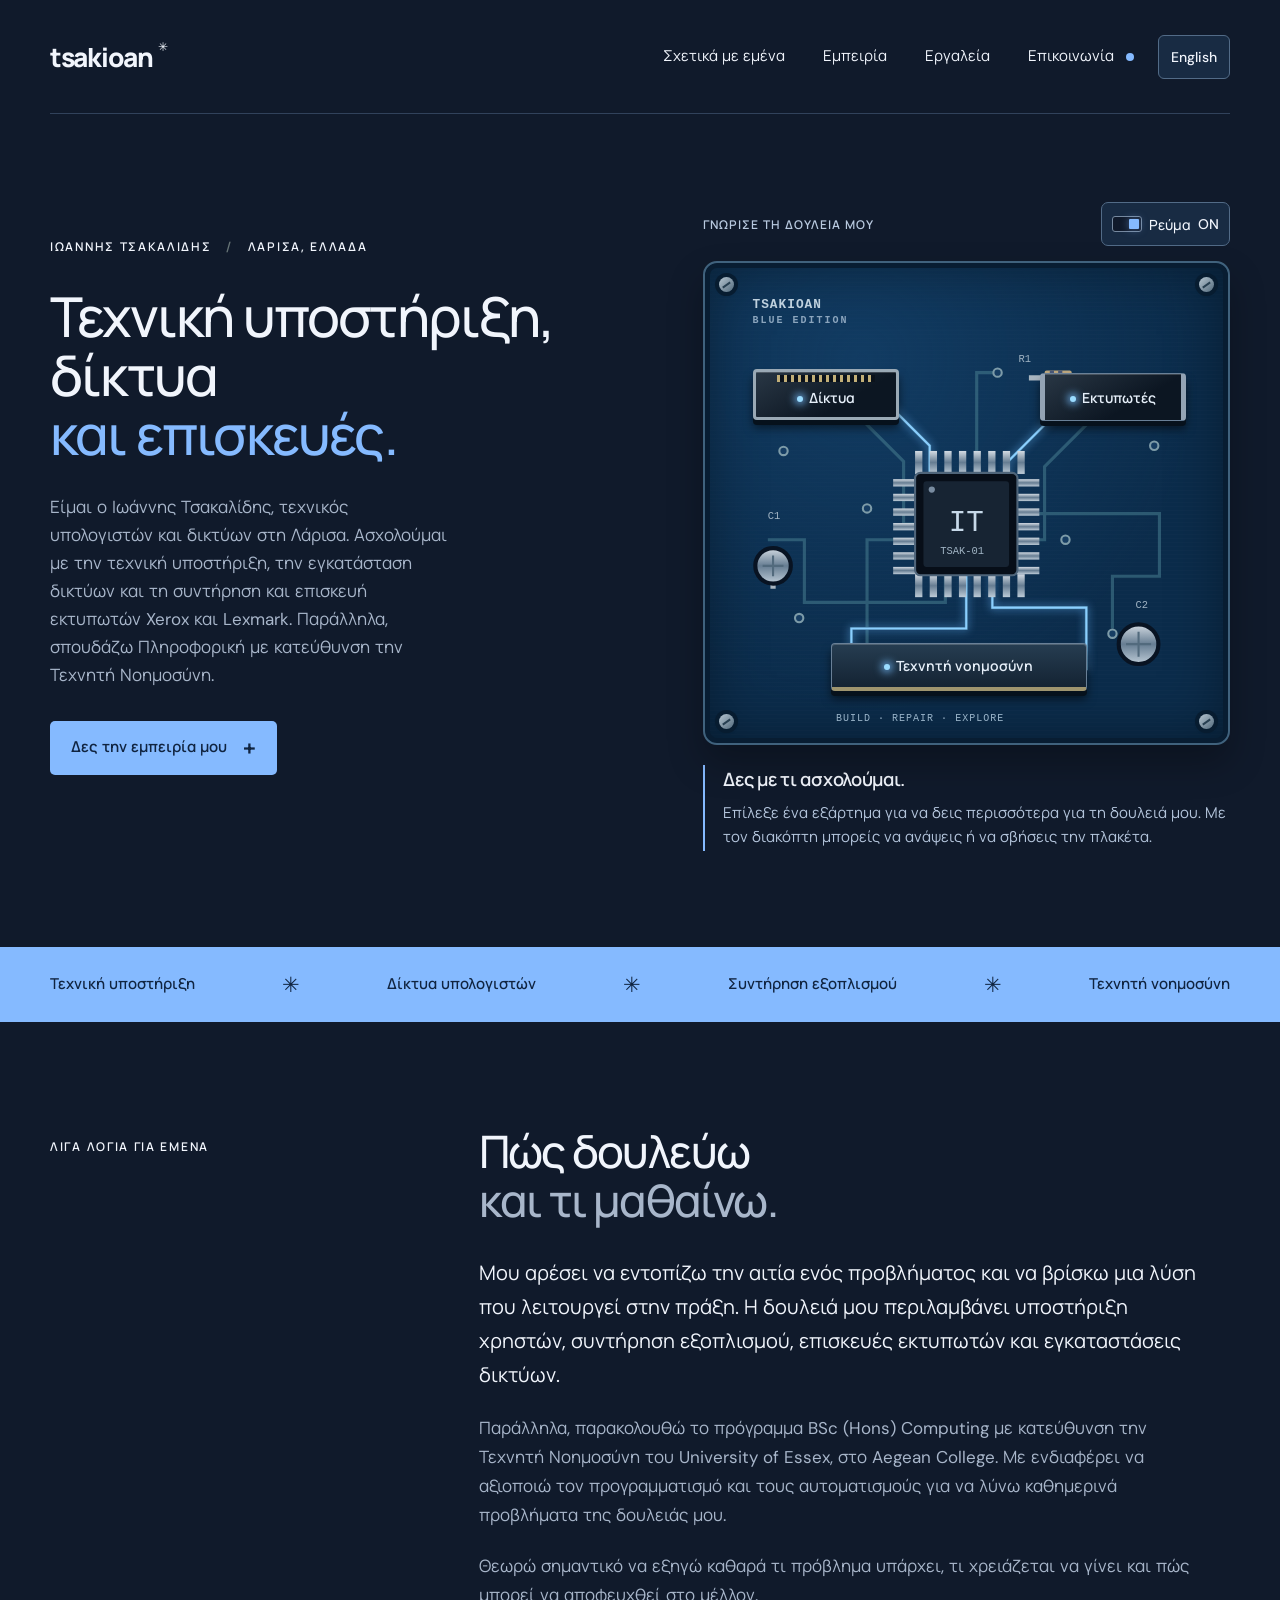
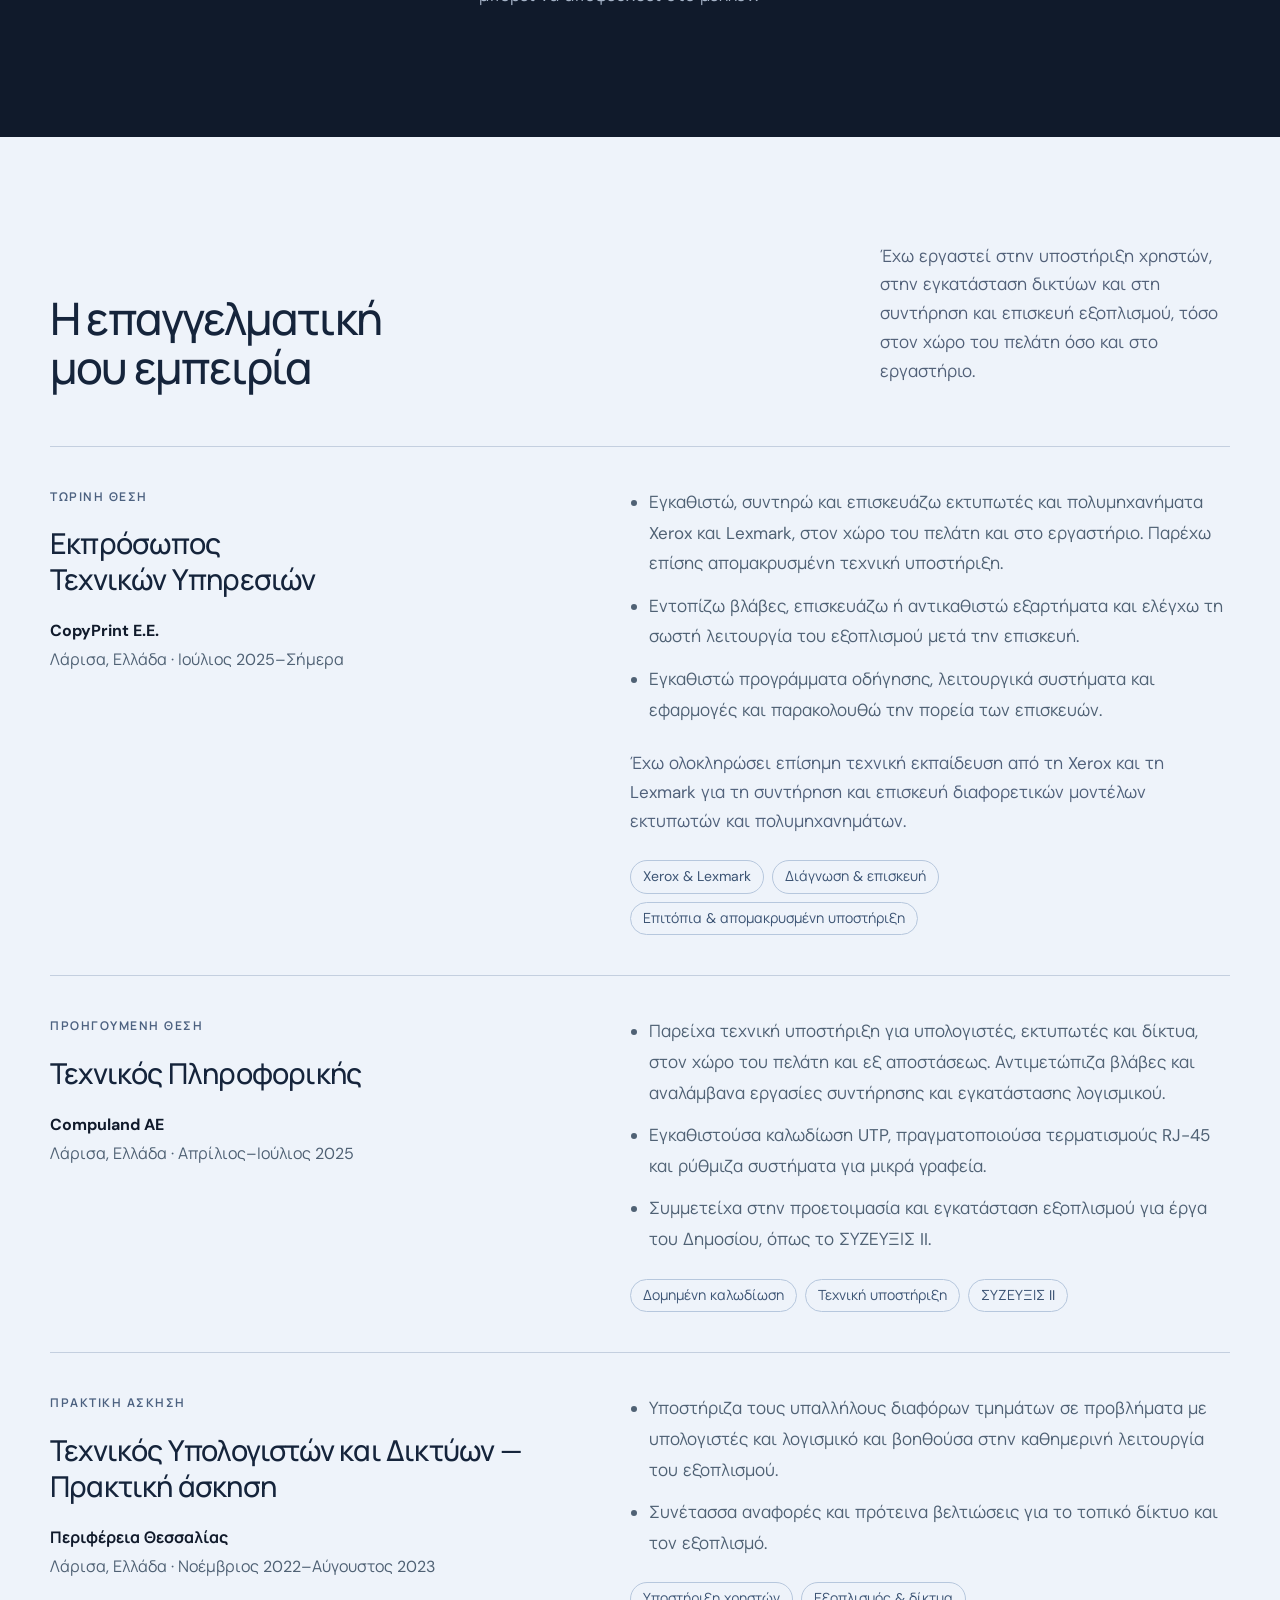
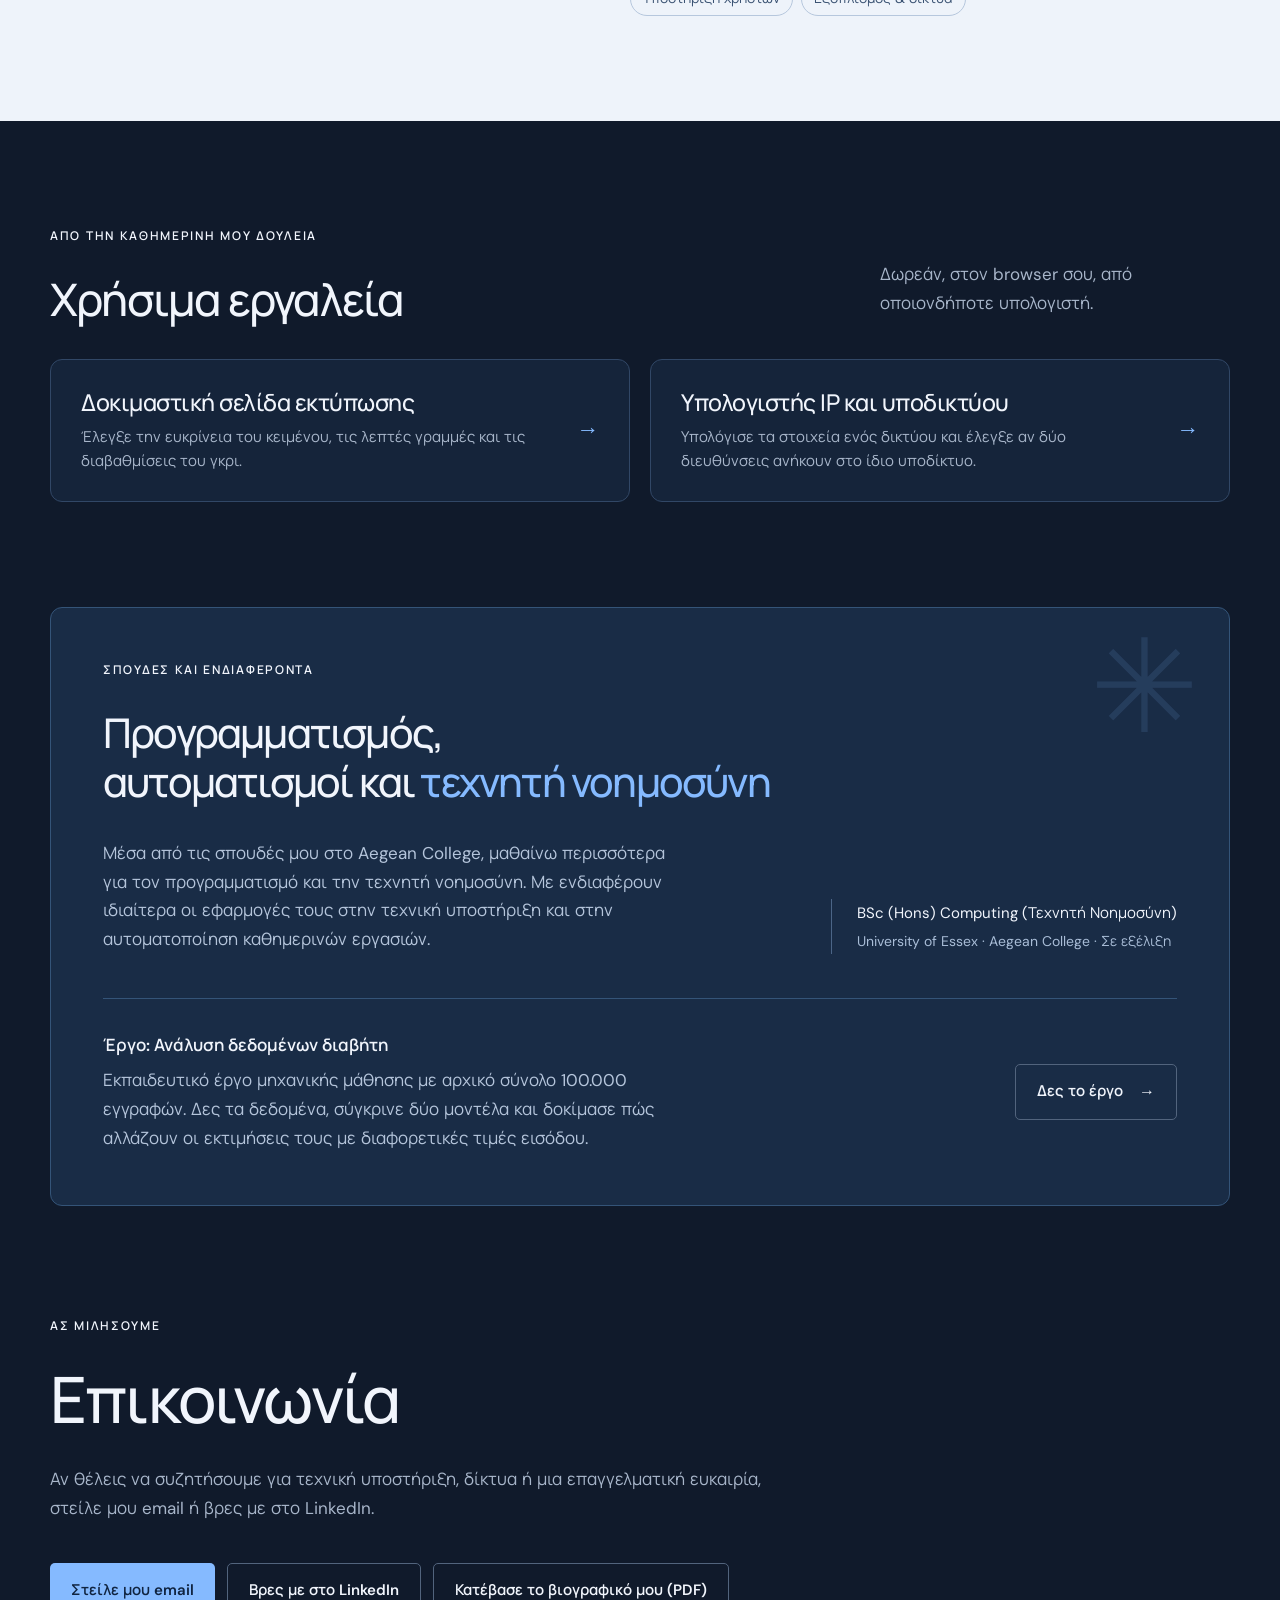
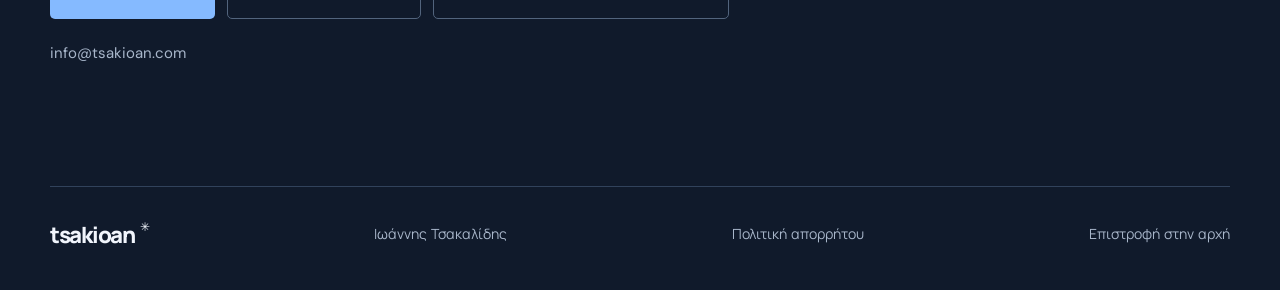
==== commit 327c45e9: "Add a "Useful tools" section to the homepage Two compact cards between Experience and the studies ca" ====
--- a/el/index.html
+++ b/el/index.html
@@ -75,7 +75,7 @@
         >tsakioan<span aria-hidden="true">✳</span></a
       >
       <nav aria-label="Κύρια πλοήγηση">
-        <a href="#about">Σχετικά με εμένα</a><a href="#experience">Εμπειρία</a
+        <a href="#about">Σχετικά με εμένα</a><a href="#experience">Εμπειρία</a><a href="#tools">Εργαλεία</a
         ><a href="#contact">Επικοινωνία <span class="link-dot" aria-hidden="true"></span></a>
       </nav>
       <a class="language-toggle" href="../" hreflang="en" lang="en" aria-label="Switch to English">English</a>
@@ -384,6 +384,27 @@
           </div>
         </div>
       </section>
+      <section class="tools wrap section" id="tools" aria-labelledby="tools-title">
+        <div class="section-heading">
+          <div>
+            <p class="eyebrow">ΑΠΟ ΤΗΝ ΚΑΘΗΜΕΡΙΝΗ ΜΟΥ ΔΟΥΛΕΙΑ</p>
+            <h2 id="tools-title">Χρήσιμα εργαλεία</h2>
+          </div>
+          <p>Δωρεάν, στον browser σου, από οποιονδήποτε υπολογιστή.</p>
+        </div>
+        <div class="tool-list">
+          <article class="tool-card">
+            <h3><a href="print-test.html">Δοκιμαστική σελίδα εκτύπωσης</a></h3>
+            <p>Έλεγξε την ευκρίνεια του κειμένου, τις λεπτές γραμμές και τις διαβαθμίσεις του γκρι.</p>
+            <span class="tool-arrow" aria-hidden="true">→</span>
+          </article>
+          <article class="tool-card">
+            <h3><a href="network.html">Υπολογιστής IP και υποδικτύου</a></h3>
+            <p>Υπολόγισε τα στοιχεία ενός δικτύου και έλεγξε αν δύο διευθύνσεις ανήκουν στο ίδιο υποδίκτυο.</p>
+            <span class="tool-arrow" aria-hidden="true">→</span>
+          </article>
+        </div>
+      </section>
       <section class="learning wrap section" aria-labelledby="learning-title">
         <div class="learning-card">
           <p class="eyebrow">ΣΠΟΥΔΕΣ ΚΑΙ ΕΝΔΙΑΦΕΡΟΝΤΑ</p>
--- a/style.css
+++ b/style.css
@@ -50,7 +50,8 @@
   --muted: #a8b6ca;
   --accent: #85baff;
   --line: #31425b;
-  --font: "DM Sans", sans-serif;
+  /* DM Sans has no Greek letters; Greek text falls through to Manrope, which has them. */
+  --font: "DM Sans", "Manrope", sans-serif;
   --display: "Manrope", sans-serif;
   color-scheme: dark;
 }
@@ -284,6 +285,90 @@
   max-width: 350px;
   color: #516078;
   margin-bottom: 5px;
+}
+/* Useful tools: two compact link cards between Experience and the studies card. */
+.tools {
+  padding-bottom: 0;
+}
+.tools .section-heading {
+  margin-bottom: 36px;
+}
+.tools .section-heading > p {
+  color: var(--muted);
+}
+.tool-list {
+  display: grid;
+  grid-template-columns: repeat(2, minmax(0, 1fr));
+  gap: 20px;
+}
+.tool-card {
+  position: relative;
+  display: grid;
+  grid-template-columns: 1fr auto;
+  gap: 8px 24px;
+  padding: 28px 30px;
+  background: #15243a;
+  border: 1px solid #314766;
+  border-radius: 12px;
+  transition: border-color 0.2s;
+}
+.tool-card h3 {
+  font-size: 1.45rem;
+  letter-spacing: -0.5px;
+}
+/* The whole card is the link's click target; the link itself keeps the accessible name. */
+.tool-card h3 a::after {
+  content: "";
+  position: absolute;
+  inset: 0;
+  border-radius: 12px;
+}
+.tool-card p {
+  grid-column: 1;
+  margin: 0;
+  color: var(--muted);
+  font-size: 0.9375rem;
+  line-height: 1.6;
+}
+.tool-arrow {
+  grid-column: 2;
+  grid-row: 1 / span 2;
+  align-self: center;
+  color: var(--accent);
+  font-size: 1.4rem;
+  transition: transform 0.2s;
+}
+.tool-card:hover {
+  border-color: var(--accent);
+}
+.tool-card:hover .tool-arrow {
+  transform: translateX(3px);
+}
+.tool-card h3 a:focus-visible {
+  outline: none;
+}
+.tool-card:has(a:focus-visible) {
+  outline: 3px solid var(--accent);
+  outline-offset: 4px;
+}
+@media (max-width: 400px) {
+  /* The Greek labels are longer; this keeps all four on one row down to 360px. */
+  html[lang="el"] .site-header nav {
+    gap: 6px 10px;
+    font-size: 0.8125rem;
+  }
+}
+@media (max-width: 720px) {
+  .tool-list {
+    grid-template-columns: 1fr;
+    gap: 14px;
+  }
+  .tool-card {
+    padding: 22px 22px;
+  }
+  .tool-card h3 {
+    font-size: 1.25rem;
+  }
 }
 .experience .eyebrow {
   color: #465b77;
@@ -1118,6 +1203,15 @@
   .site-header nav a:last-child {
     display: flex;
   }
+  /* Four section links: each stays on one line, and on very narrow screens the row wraps
+     instead of breaking a label in two. */
+  .site-header nav {
+    flex-wrap: wrap;
+    row-gap: 6px;
+  }
+  .site-header nav a {
+    white-space: nowrap;
+  }
   .contact-actions {
     margin-top: 24px;
     gap: 12px;
